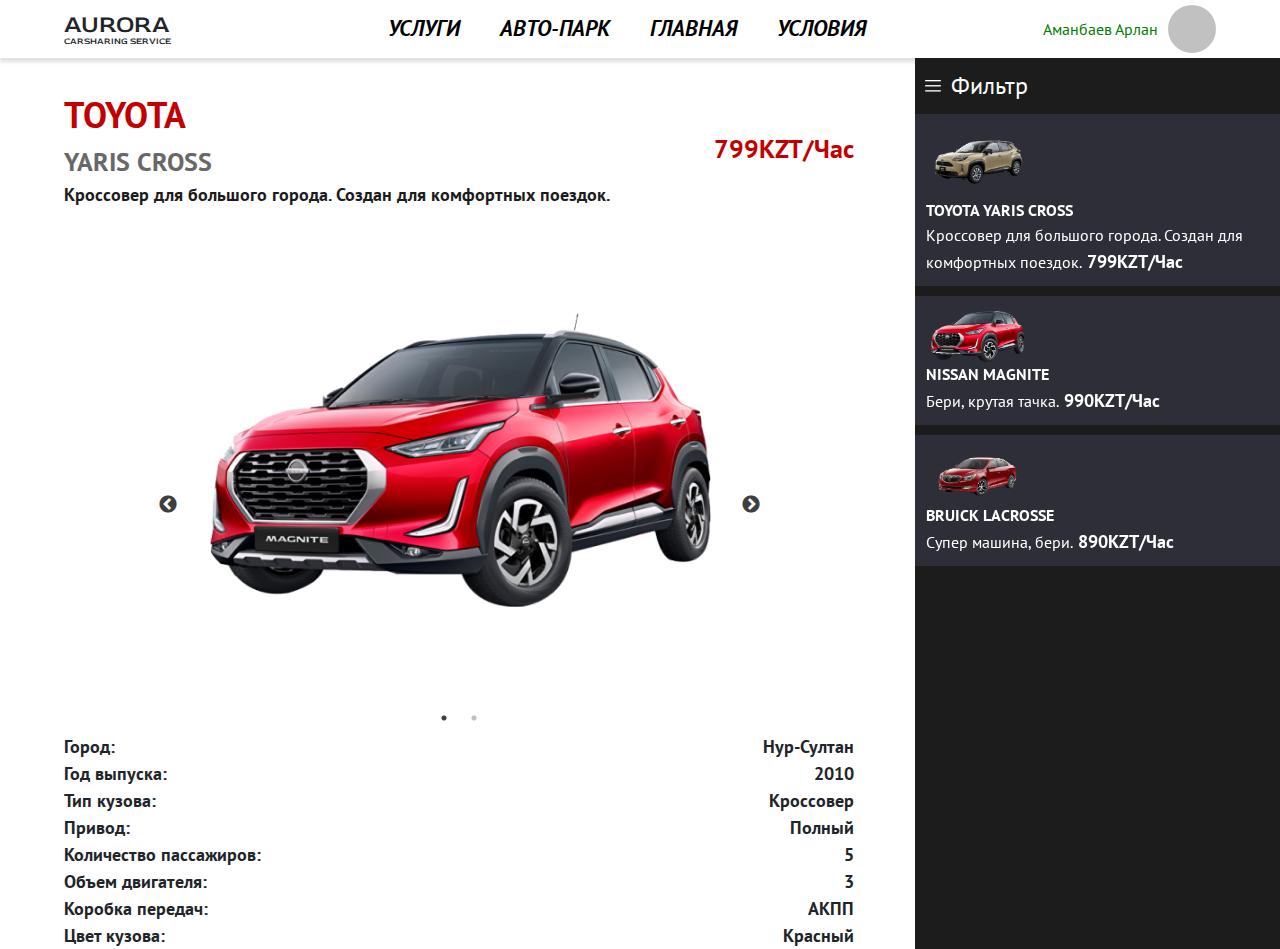
==== autopark.html @ 346b3619 "first commit" ====
<!DOCTYPE html>
<html lang="en">

<head>
    <meta charset="UTF-8">
    <meta name="viewport" content="width=device-width, initial-scale=1.0">
    <meta http-equiv="X-UA-Compatible" content="ie=edge">
    <title>Авто-Парк - AURORA.kz</title>
    <!-- bootstrap  -->
    <link rel="stylesheet" href="https://stackpath.bootstrapcdn.com/bootstrap/4.5.2/css/bootstrap.min.css"
        integrity="sha384-JcKb8q3iqJ61gNV9KGb8thSsNjpSL0n8PARn9HuZOnIxN0hoP+VmmDGMN5t9UJ0Z" crossorigin="anonymous">
    <!-- bootstrap  -->
    <!-- fonts  -->
    <link rel="preconnect" href="https://fonts.gstatic.com">
    <link href="https://fonts.googleapis.com/css2?family=Red+Rose:wght@300;400;500;600;700&display=swap"
        rel="stylesheet">
    <!-- fonts  -->
    <!-- jquery  -->
    <script src="https://code.jquery.com/jquery-3.6.0.min.js"
        integrity="sha256-/xUj+3OJU5yExlq6GSYGSHk7tPXikynS7ogEvDej/m4=" crossorigin="anonymous"></script>
    <!-- jquery  -->
    <!-- styles  -->
    <link rel="stylesheet" href="css/header-footer.css">
    <link rel="stylesheet" href="css/autopark.css">
    <!-- styles -->
    <!-- slider slick  -->
    <script src="./js/slick181/slick/slick.min.js"></script>
    <link rel="stylesheet" type="text/css" href="./js/slick181/slick/slick.css" />
    <link rel="stylesheet" type="text/css" href="./js/slick181/slick/slick-theme.css" />

    <link rel="icon" type="image/png" href="./media/favicon.png" />
</head>

<body>
    <header class="headerBody">
        <div class="head-footContainer">
            <div class="header">

                <div class="headerLogo " onclick="location.href='index.html'">
                    <span class="logoTitle">AURORA</span>
                    <span class="logoTitle logoSpan">CARSHARING SERVICE</span>
                </div>

                <div class="headerMenu">
                    <ul class="menuItems">
                        <a class="menuItem">УСЛУГИ</a>
                        <a class="menuItem" href='autopark.html'>АВТО-ПАРК</a>
                        <a class="menuItem" href="index.html">ГЛАВНАЯ</a>
                        <a class="menuItem">УСЛОВИЯ</a>
                    </ul>
                </div>

                <div class="headerUser">
                    <span class="headerUserName">Аманбаев Арлан</span>
                    <div class="userAvatar"></div>
                </div>

            </div>
        </div>
    </header>

    <div id="contentBody">
        <div class="carInfoBlock" id="carInfoBlock">
            <div class="carInfoHeader">
                <div class="carInfoModelBlock">
                    <span class="carInfoBrand">TOYOTA</span>
                    <span class="carInfoModel">YARIS CROSS</span>
                    <span class="carInfoDesc">Кроссовер для большого города.
                        Создан для комфортных поездок.</span>
                </div>
                <div class="carInfoPriceBlock">
                    <span class="carInfoPrice">799KZT/Час</span>
                </div>
            </div>

            <div class="carSlider">
                <div class="single-item photosBlock">
                    <img src="./media/cars/nissan_magnite.png" alt="" class="carPhotoBigSlider">
                    <img src="./media/cars/nissan_magnite_back.png" alt="" class="carPhotoBigSlider">
                </div>

            </div>

            <div class="carCriteriesBody">
                <span class="carCriteries">
                    Город: <br>
                    Год выпуска: <br>
                    Тип кузова: <br>
                    Привод: <br>
                    Количество пассажиров: <br>
                    Объем двигателя: <br>
                    Коробка передач: <br>
                    Цвет кузова: <br>
                </span>
                <span class="carCriteries carCriteriesValue">
                    Нур-Султан <br>
                    2010 <br>
                    Кроссовер <br>
                    Полный <br>
                    5 <br>
                    3 <br>
                    АКПП <br>
                    Красный <br>
                </span>
            </div>
        </div>
        <div class="carSelectBlock">
            <div class="carSelectHeader">
                <div class="carSelectFilter">
                    <span class="carSelectFiletrSpan" onclick="openFilterBlock()"><img src="./media/icons/menu.png"
                            alt="" class="carSelectFilterIcon">Фильтр</span>
                </div>

                <div id="carFilterBlock">
                    <select name="carCity" id="carCity" class="carFilterSelect">
                        <option value="Нур-Султан">Нур-Султан</option>
                        <option value="Алматы">Алматы</option>
                    </select> <span class="carFilterSpan">Выберите город</span><br>
                    <select name="carBody" id="carBody" class="carFilterSelect">
                        <option value="Кроссовер">Кроссовер</option>
                        <option value="Седан">Седан</option>
                    </select> <span class="carFilterSpan">Кузов</span><br>
                    <select name="carPrice" id="carPrice" class="carFilterSelect">
                        <option value="1990">1990KZT/Час</option>
                        <option value="990">990KZT/Час</option>
                    </select> <span class="carFilterSpan">Ограничение цены до (Цена/Час)</span><br>
                    <select name="passengersCount" id="passengersCount" class="carFilterSelect">
                        <option value="2">2</option>
                        <option value="4">4</option>
                        <option value="5">5</option>
                    </select> <span class="carFilterSpan">Количество пассажиров</span><br>
                    <select name="carTransmission" id="carTransmission" class="carFilterSelect">
                        <option value="АКПП">АКПП</option>
                        <option value="МКПП">МКПП</option>
                        <option value="РКПП">РКПП</option>
                        <option value="Вариатор">Вариатор</option>
                    </select> <span class="carFilterSpan">Коробка передач</span><br>
                    <select name="carDriveUnit" id="carDriveUnit" class="carFilterSelect">
                        <option value="Задний">Задний</option>
                        <option value="Передний">Передний</option>
                        <option value="Полный">Полный</option>
                    </select> <span class="carFilterSpan">Привод</span><br>
                    <input name="carYear" id="carYear" class="carFilterSelect" type="number"><span
                        class="carFilterSpan">Год выпуска</span><br>
                    <select name="carVolume" id="carVolume" class="carFilterSelect">
                        <option value="1.6">1.6</option>
                        <option value="3.5">3.5</option>
                    </select> <span class="carFilterSpan">Объем двигателя</span><br>
                    <select name="carColor" id="carColor" class="carFilterSelect">
                        <option value="Белый">Белый</option>
                        <option value="Черный">Черный</option>
                    </select> <span class="carFilterSpan">Цвет кузова</span><br>
                </div>
            </div>

            <div class="carsSlider responsive" style="color: white" id="carsSliderBlock">
                <!-- <div class="carCard">
                    <div class="carCardPhotoBody">
                        <img src="./media/cars/toyota_yaris_cross.png" alt="" class="carCardPhoto">
                    </div>
                    <div class="carCardInfoBody">
                        <div class="carCardInfoTitleBlock">
                            <span class="carCardTitle">TOYOTA YARIS CROSS</span>
                        </div>
                        <div class="carCardInfoFooter">
                            <span class="carCardDesc">Супер тачка, бери.</span>
                            <span class="carCardPrice">899KZT/Час</span>
                        </div>
                    </div>
                </div> -->
            </div>

        </div>
    </div>



    <script src="./js/autopark.js"></script>
    <script>
        $('.single-item').slick({
            dots: true,
            infinite: false,
            speed: 300,
            slidesToShow: 1,
            arrows: true,
            infinite: true,
            autoplay: true,
            autoplaySpeed: 2000,
        });

        $('.responsive').slick({
            slidesToShow: 3,
            slidesToScroll: 1,
            autoplay: true,
            autoplaySpeed: 2000,
            vertical: true,
        });
    </script>
    </script>
</body>

</html>
---- css/header-footer.css ----
/* fonts  */

@font-face {
    font-family: 'PT Sans Bold'; 
    src: url(../fonts/PT_Sans/PTSans-Bold.ttf); 
}
@font-face {
    font-family: 'PT Sans Bold Italic'; 
    src: url(../fonts/PT_Sans/PTSans-BoldItalic.ttf); 
}
@font-face {
    font-family: 'PT Sans Italic'; 
    src: url(../fonts/PT_Sans/PTSans-Italic.ttf); 
}
@font-face {
    font-family: 'PT Sans'; 
    src: url(../fonts/PT_Sans/PTSans-Regular.ttf); 
}
/* fonts  */
/* header  */
.head-footContainer{
    width: 90%;
    margin: 0 auto;
}
.headerBody{
    box-shadow: 0px 4px 4px rgba(0, 0, 0, 0.13);
    width: 100%;
    height: auto;
    z-index: +2;
}
.header{
    display: flex;
    justify-content: space-between;
    align-items: center;
    padding: 5px 0;
    
}

.logoTitle{
    font-size: 24px;
    font-family: 'Red Rose', cursive;
    font-weight: 500;
    margin: 0;
}
.logoSpan{
    font-size: 9px;
}
.headerLogo{
    display: flex;
    flex-direction: column;
    line-height: 1;
    cursor: pointer;
}
.menuItems{
    display: flex;
    margin: 0;
}
.headerMenu{
    display: flex;
    align-items: center;
}
.menuItem{
    font-size: 22px;
    padding: 5px 20px; 
    list-style: none;
    color: black;
    font-family: 'PT Sans Bold Italic';
    border-bottom: rgba(0, 0, 0, 0) 1px solid;
}
.menuItem:hover{
    color: #c30000;
    border-bottom: #c1c1c1;
    transition: 0.4s;
    text-decoration: none;
    border-bottom: #c30000 1px solid;
}
.activeMenuItem{
    color: #c30000;
    border-bottom: #c30000 1px solid;
}
.activeMenuItem:hover{
    color: black;
    border-bottom: rgba(0, 0, 0, 0) 1px solid;
}
.userAvatar{
    height: 48px;
    width: 48px;
    background-color: #c1c1c1;
    border-radius: 50%;
}
.headerUserName{
    font-family: 'PT Sans';
    color: green;
    padding-right: 10px;
    box-sizing: border-box
}
.headerUser{
    display: flex;
    align-items: center;
}
/* header */



/* footer */
.footer{
    background-color: #1c1c1c;
    width: 100%;
}
.footerLogo{
    position: relative;
    display: flex;
    flex-direction: column;
    line-height: 1;
}
.footerLogoTitle{
    color: white;
    font-size: 48px;
    font-family: 'Red Rose', cursive;
    font-weight: 500;
    margin: 0;
}
.footerLogoSpan{
    color: white;
    font-size: 18px;
    font-family: 'Red Rose', cursive;
    font-weight: 500;
    margin: 0;
}
.sloganSpan{
    position: absolute;
    left: 70px;
    top: 70px;
    color: white;
    font-size: 18px;
    font-family: 'PT Sans Bold Italic';
    font-weight: 500;
    margin: 0;
}
.socialNetworks{
    margin-top: 30px;
}
.soc{
    height: 32px;
    cursor: pointer;
}
/* footer */
---- css/autopark.css ----
/* fonts  */

@font-face {
    font-family: 'PT Sans Bold'; 
    src: url(../fonts/PT_Sans/PTSans-Bold.ttf); 
}
@font-face {
    font-family: 'PT Sans Bold Italic'; 
    src: url(../fonts/PT_Sans/PTSans-BoldItalic.ttf); 
}
@font-face {
    font-family: 'PT Sans Italic'; 
    src: url(../fonts/PT_Sans/PTSans-Italic.ttf); 
}
@font-face {
    font-family: 'PT Sans'; 
    src: url(../fonts/PT_Sans/PTSans-Regular.ttf); 
}
/* fonts  */

#contentBody{
    height: auto;
    width: 100%;
    display: flex;
    justify-content: space-between;
    padding-left: 5%;
}

.carInfoBlock{
    width: 70%;
    height: 100%;
    padding-right: 5%;
}
.carInfoHeader{
    display: flex;
    align-items: center;
    margin-top: 30px;
    justify-content: space-between;
}
.carInfoModelBlock{
    width: 80%;
    display: flex;
    flex-direction: column;
}
.carInfoBrand{
    font-family: 'PT Sans Bold';
    color: #c30000;
    font-size: 36px;
}
.carInfoModel{
    font-family: 'PT Sans Bold';
    color: #686868;
    font-size: 26px;
}
.carInfoDesc{
    font-family: 'PT Sans Bold';
    color: #1c1c1c;
    font-size: 18px;
}
.carInfoPrice{
    font-family: 'PT Sans Bold';
    color: #c30000;
    font-size: 26px;
}
.carInfoPriceBlock{
    text-align: right
}
.carSlider{
    width: 100%;
    display: flex;
    justify-content: center;
}
.photosBlock{
    width: 70%;
    margin-top: 100px;
}
.carPhotoBigSlider{
    width: 100%;
}
.slick-prev:before, .slick-next:before {
    color: black !important;
}

.carCriteriesBody{
    display: flex;
    justify-content: space-between;
}
.carCriteries{
    font-family: 'PT Sans Bold';
    font-size: 18px;
}
.carCriteriesValue{
    text-align: right;
}

/* right  */

.carSelectBlock{
    width: 30%;
    height: auto;
    background-color: #1C1C1C;
}
.carSelectFilter{
    margin: 10px;
}
.carSelectFilterIcon{
    height: 16px;
    margin-right: 10px;
}
.carSelectFiletrSpan{
    font-family: 'PT Sans';
    color: white;
    font-size: 24px;
    cursor: pointer;
}

#carFilterBlock{
    width: 100%;
    height: auto;
    border-radius: 0 0 20px 20px;
    background: #c30000;
    padding: 20px;
    margin-bottom: 10px;
}
.carFilterSelect{
    width: 40%;
    background: transparent;
    border: 1px solid white;
    border-radius: 5px;
    color: white;
    margin: 0 10px 10px 0;
    padding: 5px 10px;
}
.carFilterSelect option{
    color: black;
}
.carFilterSelect:focus{
    outline: none;
}
.carFilterSpan{
    color: white;
    font-family: 'PT Sans';
    font-size: 16px;
}
.carsSlider{
    width: 100%;
    height: auto;
}
.carCard{
    margin-bottom: 10px;
    width: 100%;
    height: auto;
    background: #2D2E37;
    transition: 0.3s;
    padding: 10px;
}
.carCardTitle{
    font-family: 'PT Sans Bold';
    color: #fff;
    transition: 0.3s;
}
.carCard:hover .carCardTitle{
    color: #c30000;
}
.carCard:hover{
    background-color: #ffff;
}
.carCardPhotoBody{
    width: 30%;
}
.carCardInfoBody{
    display: inline;
}
.carCardPhoto{
    width: 100%
}
.carCardDesc{
    font-family: 'PT Sans';
    transition: 0.3s;
}
.carCard:hover .carCardDesc{
    color: #c30000;
}
.carCardPrice{
    font-size: 18px;
    font-family: 'PT Sans Bold';
    transition: 0.3s;
}
.carCard:hover .carCardPrice{
    color: #c30000;
}
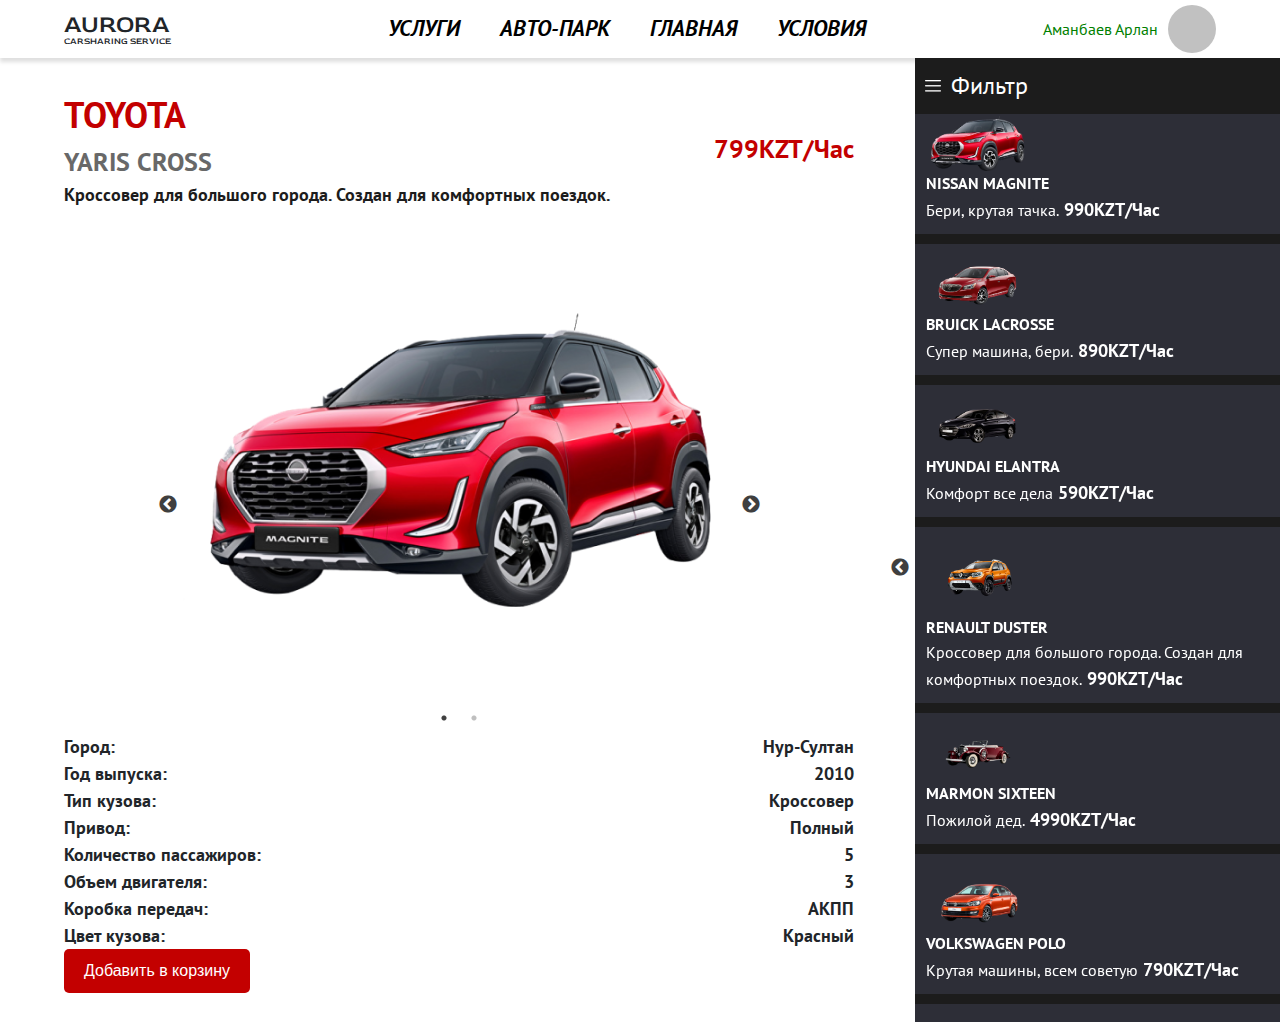
==== commit 9ee0a355: "second commit" ====
--- a/autopark.html
+++ b/autopark.html
@@ -103,6 +103,8 @@
                     Красный <br>
                 </span>
             </div>
+
+            <button class="addToCartButton">Добавить в корзину</button>
         </div>
         <div class="carSelectBlock">
             <div class="carSelectHeader">
@@ -189,7 +191,7 @@
         });
 
         $('.responsive').slick({
-            slidesToShow: 3,
+            slidesToShow: 5,
             slidesToScroll: 1,
             autoplay: true,
             autoplaySpeed: 2000,
--- a/css/autopark.css
+++ b/css/autopark.css
@@ -188,4 +188,11 @@
 }
 .carCard:hover .carCardPrice{
     color: #c30000;
+}
+.addToCartButton{
+    border: none;
+    background: #c30000;
+    color: white;
+    padding: 10px 20px;
+    border-radius: 5px;
 }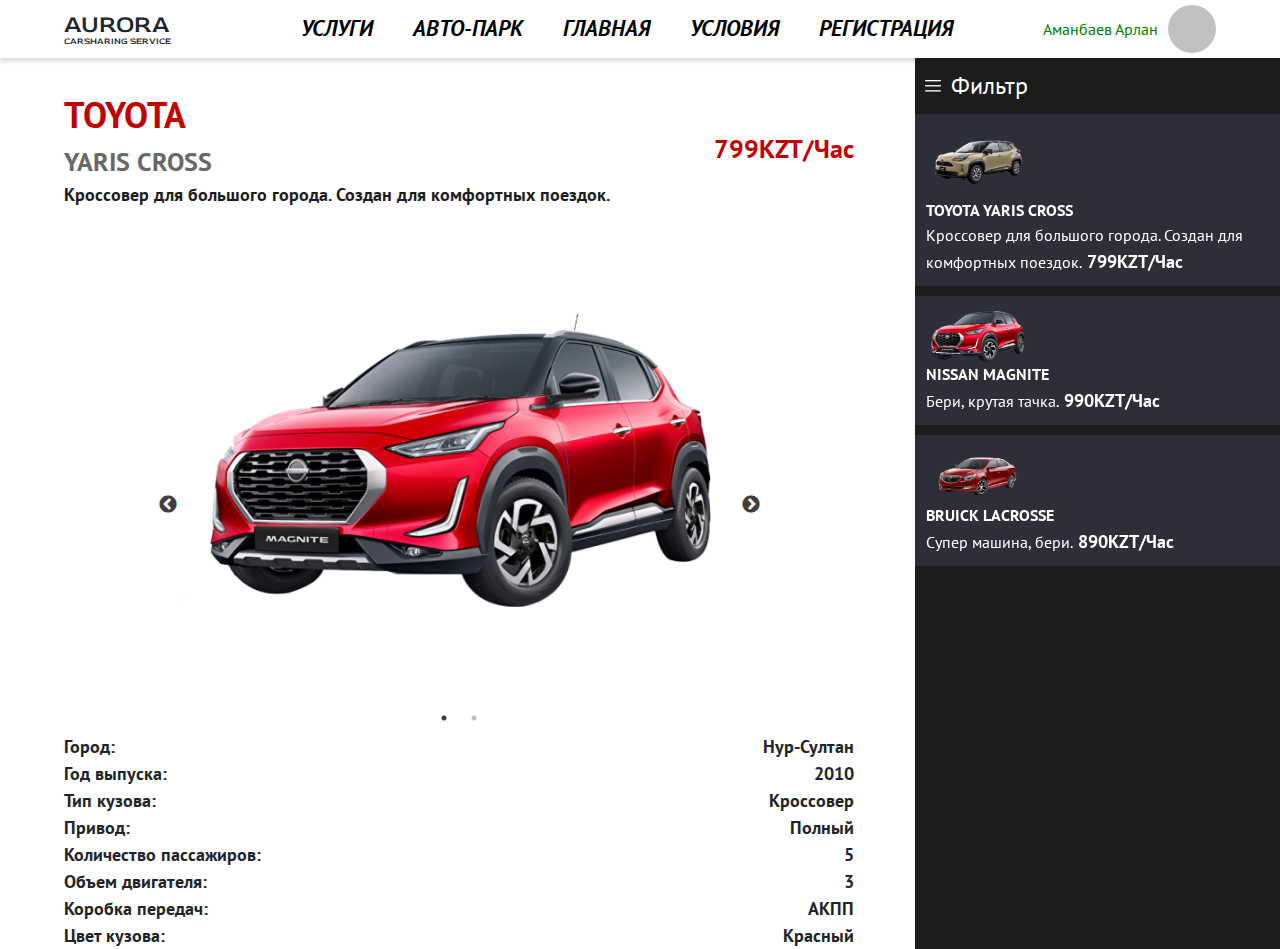
==== commit edc9ba61: "Add files via upload" ====
--- a/autopark.html
+++ b/autopark.html
@@ -47,6 +47,7 @@
                         <a class="menuItem" href='autopark.html'>АВТО-ПАРК</a>
                         <a class="menuItem" href="index.html">ГЛАВНАЯ</a>
                         <a class="menuItem">УСЛОВИЯ</a>
+                        <a href  = "carSharingform.html" class="menuItem">РЕГИСТРАЦИЯ</a>
                     </ul>
                 </div>
 
@@ -103,8 +104,6 @@
                     Красный <br>
                 </span>
             </div>
-
-            <button class="addToCartButton">Добавить в корзину</button>
         </div>
         <div class="carSelectBlock">
             <div class="carSelectHeader">
@@ -191,7 +190,7 @@
         });
 
         $('.responsive').slick({
-            slidesToShow: 5,
+            slidesToShow: 3,
             slidesToScroll: 1,
             autoplay: true,
             autoplaySpeed: 2000,
--- a/css/header-footer.css
+++ b/css/header-footer.css
@@ -20,6 +20,7 @@
 /* header  */
 .head-footContainer{
     width: 90%;
+    background-color: rgb(255, 255, 255);
     margin: 0 auto;
 }
 .headerBody{
@@ -29,6 +30,7 @@
     z-index: +2;
 }
 .header{
+    
     display: flex;
     justify-content: space-between;
     align-items: center;
--- a/css/autopark.css
+++ b/css/autopark.css
@@ -188,11 +188,4 @@
 }
 .carCard:hover .carCardPrice{
     color: #c30000;
-}
-.addToCartButton{
-    border: none;
-    background: #c30000;
-    color: white;
-    padding: 10px 20px;
-    border-radius: 5px;
 }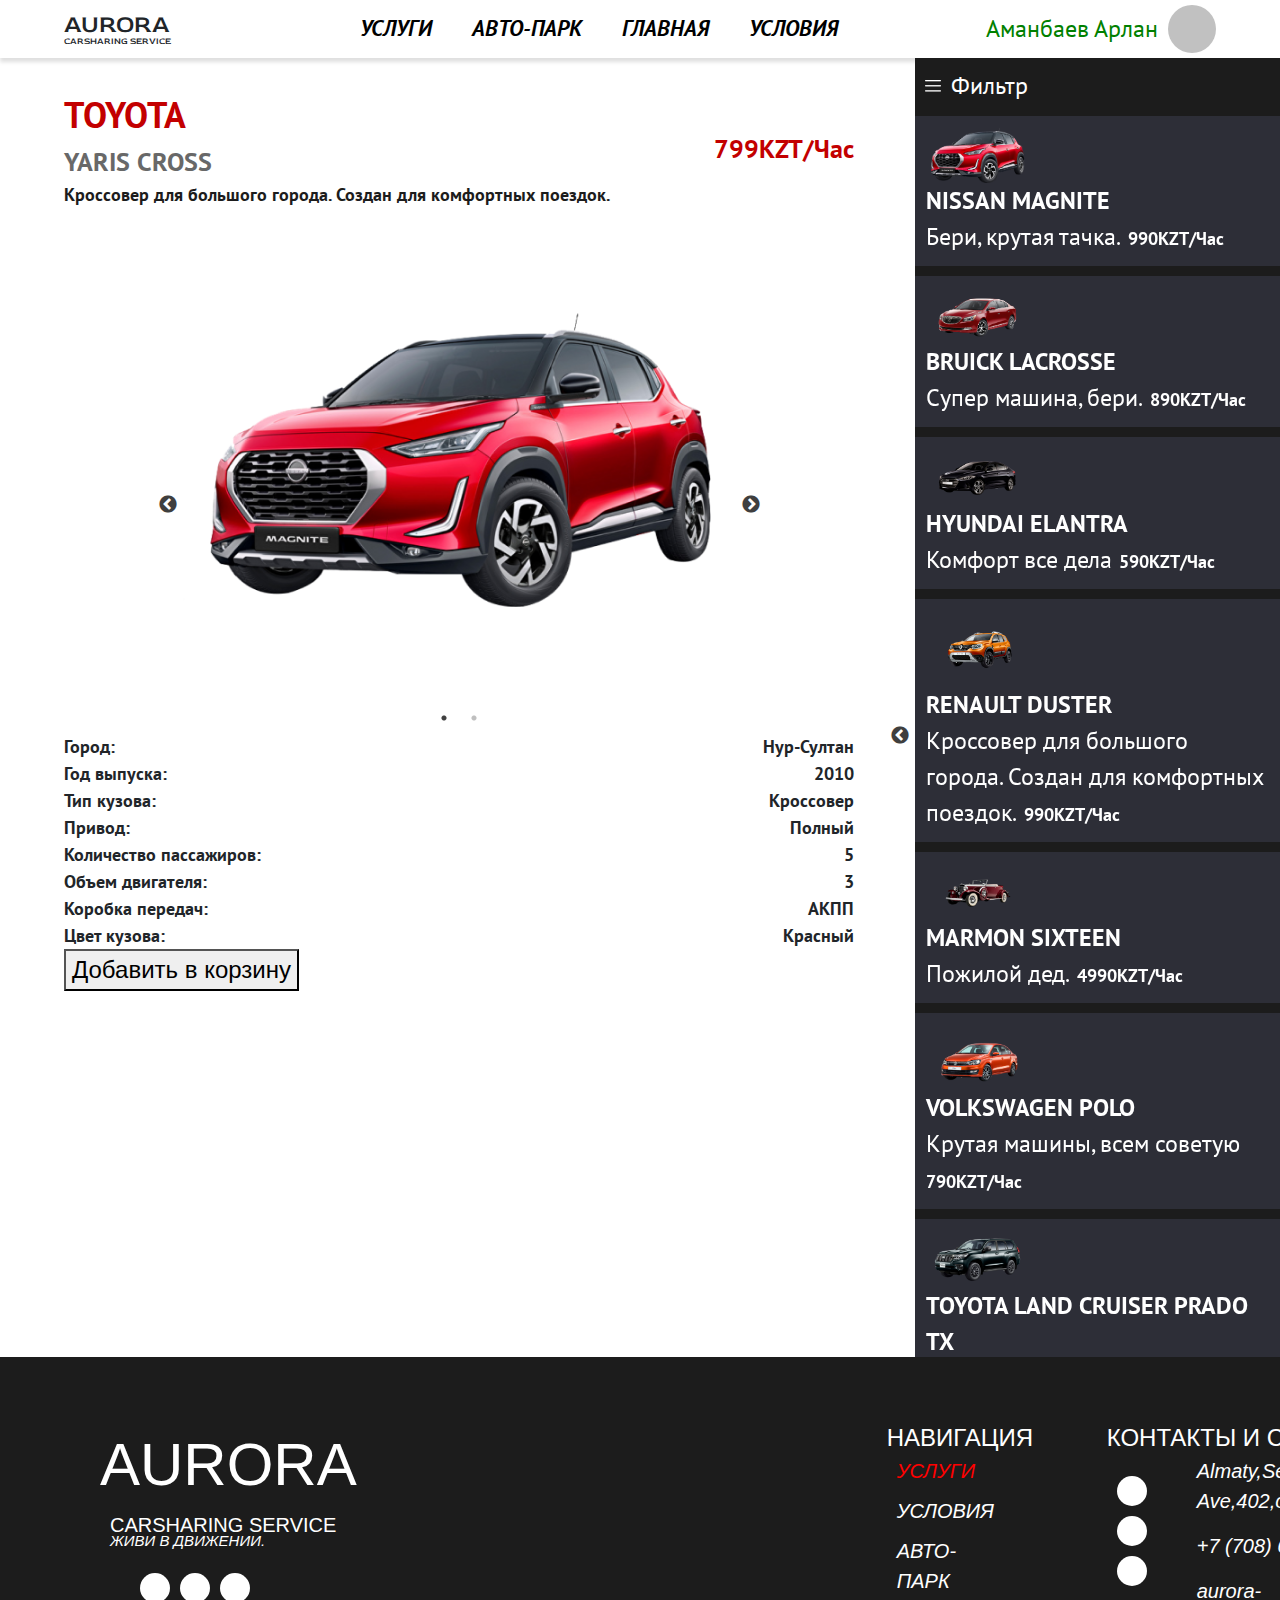
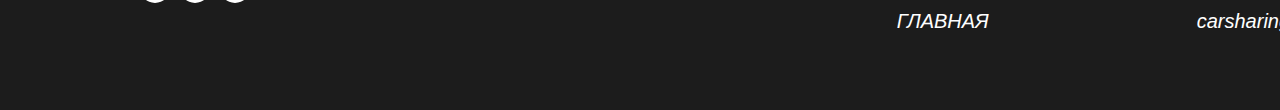
==== commit 56408627: "Add files via upload" ====
--- a/autopark.html
+++ b/autopark.html
@@ -1,203 +1,266 @@
-<!DOCTYPE html>
-<html lang="en">
-
-<head>
-    <meta charset="UTF-8">
-    <meta name="viewport" content="width=device-width, initial-scale=1.0">
-    <meta http-equiv="X-UA-Compatible" content="ie=edge">
-    <title>Авто-Парк - AURORA.kz</title>
-    <!-- bootstrap  -->
-    <link rel="stylesheet" href="https://stackpath.bootstrapcdn.com/bootstrap/4.5.2/css/bootstrap.min.css"
-        integrity="sha384-JcKb8q3iqJ61gNV9KGb8thSsNjpSL0n8PARn9HuZOnIxN0hoP+VmmDGMN5t9UJ0Z" crossorigin="anonymous">
-    <!-- bootstrap  -->
-    <!-- fonts  -->
-    <link rel="preconnect" href="https://fonts.gstatic.com">
-    <link href="https://fonts.googleapis.com/css2?family=Red+Rose:wght@300;400;500;600;700&display=swap"
-        rel="stylesheet">
-    <!-- fonts  -->
-    <!-- jquery  -->
-    <script src="https://code.jquery.com/jquery-3.6.0.min.js"
-        integrity="sha256-/xUj+3OJU5yExlq6GSYGSHk7tPXikynS7ogEvDej/m4=" crossorigin="anonymous"></script>
-    <!-- jquery  -->
-    <!-- styles  -->
-    <link rel="stylesheet" href="css/header-footer.css">
-    <link rel="stylesheet" href="css/autopark.css">
-    <!-- styles -->
-    <!-- slider slick  -->
-    <script src="./js/slick181/slick/slick.min.js"></script>
-    <link rel="stylesheet" type="text/css" href="./js/slick181/slick/slick.css" />
-    <link rel="stylesheet" type="text/css" href="./js/slick181/slick/slick-theme.css" />
-
-    <link rel="icon" type="image/png" href="./media/favicon.png" />
-</head>
-
-<body>
-    <header class="headerBody">
-        <div class="head-footContainer">
-            <div class="header">
-
-                <div class="headerLogo " onclick="location.href='index.html'">
-                    <span class="logoTitle">AURORA</span>
-                    <span class="logoTitle logoSpan">CARSHARING SERVICE</span>
-                </div>
-
-                <div class="headerMenu">
-                    <ul class="menuItems">
-                        <a class="menuItem">УСЛУГИ</a>
-                        <a class="menuItem" href='autopark.html'>АВТО-ПАРК</a>
-                        <a class="menuItem" href="index.html">ГЛАВНАЯ</a>
-                        <a class="menuItem">УСЛОВИЯ</a>
-                        <a href  = "carSharingform.html" class="menuItem">РЕГИСТРАЦИЯ</a>
-                    </ul>
-                </div>
-
-                <div class="headerUser">
-                    <span class="headerUserName">Аманбаев Арлан</span>
-                    <div class="userAvatar"></div>
-                </div>
-
-            </div>
-        </div>
-    </header>
-
-    <div id="contentBody">
-        <div class="carInfoBlock" id="carInfoBlock">
-            <div class="carInfoHeader">
-                <div class="carInfoModelBlock">
-                    <span class="carInfoBrand">TOYOTA</span>
-                    <span class="carInfoModel">YARIS CROSS</span>
-                    <span class="carInfoDesc">Кроссовер для большого города.
-                        Создан для комфортных поездок.</span>
-                </div>
-                <div class="carInfoPriceBlock">
-                    <span class="carInfoPrice">799KZT/Час</span>
-                </div>
-            </div>
-
-            <div class="carSlider">
-                <div class="single-item photosBlock">
-                    <img src="./media/cars/nissan_magnite.png" alt="" class="carPhotoBigSlider">
-                    <img src="./media/cars/nissan_magnite_back.png" alt="" class="carPhotoBigSlider">
-                </div>
-
-            </div>
-
-            <div class="carCriteriesBody">
-                <span class="carCriteries">
-                    Город: <br>
-                    Год выпуска: <br>
-                    Тип кузова: <br>
-                    Привод: <br>
-                    Количество пассажиров: <br>
-                    Объем двигателя: <br>
-                    Коробка передач: <br>
-                    Цвет кузова: <br>
-                </span>
-                <span class="carCriteries carCriteriesValue">
-                    Нур-Султан <br>
-                    2010 <br>
-                    Кроссовер <br>
-                    Полный <br>
-                    5 <br>
-                    3 <br>
-                    АКПП <br>
-                    Красный <br>
-                </span>
-            </div>
-        </div>
-        <div class="carSelectBlock">
-            <div class="carSelectHeader">
-                <div class="carSelectFilter">
-                    <span class="carSelectFiletrSpan" onclick="openFilterBlock()"><img src="./media/icons/menu.png"
-                            alt="" class="carSelectFilterIcon">Фильтр</span>
-                </div>
-
-                <div id="carFilterBlock">
-                    <select name="carCity" id="carCity" class="carFilterSelect">
-                        <option value="Нур-Султан">Нур-Султан</option>
-                        <option value="Алматы">Алматы</option>
-                    </select> <span class="carFilterSpan">Выберите город</span><br>
-                    <select name="carBody" id="carBody" class="carFilterSelect">
-                        <option value="Кроссовер">Кроссовер</option>
-                        <option value="Седан">Седан</option>
-                    </select> <span class="carFilterSpan">Кузов</span><br>
-                    <select name="carPrice" id="carPrice" class="carFilterSelect">
-                        <option value="1990">1990KZT/Час</option>
-                        <option value="990">990KZT/Час</option>
-                    </select> <span class="carFilterSpan">Ограничение цены до (Цена/Час)</span><br>
-                    <select name="passengersCount" id="passengersCount" class="carFilterSelect">
-                        <option value="2">2</option>
-                        <option value="4">4</option>
-                        <option value="5">5</option>
-                    </select> <span class="carFilterSpan">Количество пассажиров</span><br>
-                    <select name="carTransmission" id="carTransmission" class="carFilterSelect">
-                        <option value="АКПП">АКПП</option>
-                        <option value="МКПП">МКПП</option>
-                        <option value="РКПП">РКПП</option>
-                        <option value="Вариатор">Вариатор</option>
-                    </select> <span class="carFilterSpan">Коробка передач</span><br>
-                    <select name="carDriveUnit" id="carDriveUnit" class="carFilterSelect">
-                        <option value="Задний">Задний</option>
-                        <option value="Передний">Передний</option>
-                        <option value="Полный">Полный</option>
-                    </select> <span class="carFilterSpan">Привод</span><br>
-                    <input name="carYear" id="carYear" class="carFilterSelect" type="number"><span
-                        class="carFilterSpan">Год выпуска</span><br>
-                    <select name="carVolume" id="carVolume" class="carFilterSelect">
-                        <option value="1.6">1.6</option>
-                        <option value="3.5">3.5</option>
-                    </select> <span class="carFilterSpan">Объем двигателя</span><br>
-                    <select name="carColor" id="carColor" class="carFilterSelect">
-                        <option value="Белый">Белый</option>
-                        <option value="Черный">Черный</option>
-                    </select> <span class="carFilterSpan">Цвет кузова</span><br>
-                </div>
-            </div>
-
-            <div class="carsSlider responsive" style="color: white" id="carsSliderBlock">
-                <!-- <div class="carCard">
-                    <div class="carCardPhotoBody">
-                        <img src="./media/cars/toyota_yaris_cross.png" alt="" class="carCardPhoto">
-                    </div>
-                    <div class="carCardInfoBody">
-                        <div class="carCardInfoTitleBlock">
-                            <span class="carCardTitle">TOYOTA YARIS CROSS</span>
-                        </div>
-                        <div class="carCardInfoFooter">
-                            <span class="carCardDesc">Супер тачка, бери.</span>
-                            <span class="carCardPrice">899KZT/Час</span>
-                        </div>
-                    </div>
-                </div> -->
-            </div>
-
-        </div>
-    </div>
-
-
-
-    <script src="./js/autopark.js"></script>
-    <script>
-        $('.single-item').slick({
-            dots: true,
-            infinite: false,
-            speed: 300,
-            slidesToShow: 1,
-            arrows: true,
-            infinite: true,
-            autoplay: true,
-            autoplaySpeed: 2000,
-        });
-
-        $('.responsive').slick({
-            slidesToShow: 3,
-            slidesToScroll: 1,
-            autoplay: true,
-            autoplaySpeed: 2000,
-            vertical: true,
-        });
-    </script>
-    </script>
-</body>
-
+<!DOCTYPE html>
+<html lang="en">
+
+<head>
+    <meta charset="UTF-8">
+    <meta name="viewport" content="width=device-width, initial-scale=1.0">
+    <meta http-equiv="X-UA-Compatible" content="ie=edge">
+    <title>Авто-Парк - AURORA.kz</title>
+    <!-- bootstrap  -->
+    <link rel="stylesheet" href="https://stackpath.bootstrapcdn.com/bootstrap/4.5.2/css/bootstrap.min.css"
+        integrity="sha384-JcKb8q3iqJ61gNV9KGb8thSsNjpSL0n8PARn9HuZOnIxN0hoP+VmmDGMN5t9UJ0Z" crossorigin="anonymous">
+    <!-- bootstrap  -->
+    <!-- fonts  -->
+    <link rel="preconnect" href="https://fonts.gstatic.com">
+    <link href="https://fonts.googleapis.com/css2?family=Red+Rose:wght@300;400;500;600;700&display=swap"
+        rel="stylesheet">
+    <!-- fonts  -->
+    <!-- jquery  -->
+    <script src="https://code.jquery.com/jquery-3.6.0.min.js"
+        integrity="sha256-/xUj+3OJU5yExlq6GSYGSHk7tPXikynS7ogEvDej/m4=" crossorigin="anonymous"></script>
+    <!-- jquery  -->
+    <!-- styles  -->
+    <link rel="stylesheet" href="css/header-footer.css">
+    <link rel="stylesheet" href="css/autopark.css">
+    <link rel="stylesheet" href="carSharingfooter.css">
+    <!-- styles -->
+    <!-- slider slick  -->
+    <script src="./js/slick181/slick/slick.min.js"></script>
+    <link rel="stylesheet" type="text/css" href="./js/slick181/slick/slick.css" />
+    <link rel="stylesheet" type="text/css" href="./js/slick181/slick/slick-theme.css" />
+
+    <link rel="icon" type="image/png" href="./media/favicon.png" />
+</head>
+
+<body>
+    <header class="headerBody">
+        <div class="head-footContainer">
+            <div class="header">
+
+                <div class="headerLogo" onclick="location.href='index.html'">
+                    <span class="logoTitle">AURORA</span>
+                    <span class="logoTitle logoSpan">CARSHARING SERVICE</span>
+                </div>
+
+                <div class="headerMenu">
+                    <ul class="menuItems">
+                        <a href="carSharingService.html" class="menuItem">УСЛУГИ</a>
+                        <a class="menuItem" href='autopark.html'>АВТО-ПАРК</a>
+                        <a class="menuItem" href="index.html">ГЛАВНАЯ</a>
+                        <a href="carSharingCondition.html" class="menuItem">УСЛОВИЯ</a>
+                    </ul>
+                </div>
+
+                <div class="headerUser">
+                    <span class="headerUserName">Аманбаев Арлан</span>
+                    <div class="userAvatar"></div>
+                </div>
+
+            </div>
+        </div>
+    </header>
+
+    <div id="contentBody">
+        <div class="carInfoBlock" id="carInfoBlock">
+            <div class="carInfoHeader">
+                <div class="carInfoModelBlock">
+                    <span class="carInfoBrand">TOYOTA</span>
+                    <span class="carInfoModel">YARIS CROSS</span>
+                    <span class="carInfoDesc">Кроссовер для большого города.
+                        Создан для комфортных поездок.</span>
+                </div>
+                <div class="carInfoPriceBlock">
+                    <span class="carInfoPrice">799KZT/Час</span>
+                </div>
+            </div>
+
+            <div class="carSlider">
+                <div class="single-item photosBlock">
+                    <img src="./media/cars/nissan_magnite.png" alt="" class="carPhotoBigSlider">
+                    <img src="./media/cars/nissan_magnite_back.png" alt="" class="carPhotoBigSlider">
+                </div>
+
+            </div>
+
+            <div class="carCriteriesBody">
+                <span class="carCriteries">
+                    Город: <br>
+                    Год выпуска: <br>
+                    Тип кузова: <br>
+                    Привод: <br>
+                    Количество пассажиров: <br>
+                    Объем двигателя: <br>
+                    Коробка передач: <br>
+                    Цвет кузова: <br>
+                </span>
+                <span class="carCriteries carCriteriesValue">
+                    Нур-Султан <br>
+                    2010 <br>
+                    Кроссовер <br>
+                    Полный <br>
+                    5 <br>
+                    3 <br>
+                    АКПП <br>
+                    Красный <br>
+                </span>
+            </div>
+
+            <button class="addToCartButton">Добавить в корзину</button>
+        </div>
+        <div class="carSelectBlock">
+            <div class="carSelectHeader">
+                <div class="carSelectFilter">
+                    <span class="carSelectFiletrSpan" onclick="openFilterBlock()"><img src="./media/icons/menu.png"
+                            alt="" class="carSelectFilterIcon">Фильтр</span>
+                </div>
+
+                <div id="carFilterBlock">
+                    <select name="carCity" id="carCity" class="carFilterSelect">
+                        <option value="Нур-Султан">Нур-Султан</option>
+                        <option value="Алматы">Алматы</option>
+                    </select> <span class="carFilterSpan">Выберите город</span><br>
+                    <select name="carBody" id="carBody" class="carFilterSelect">
+                        <option value="Кроссовер">Кроссовер</option>
+                        <option value="Седан">Седан</option>
+                    </select> <span class="carFilterSpan">Кузов</span><br>
+                    <select name="carPrice" id="carPrice" class="carFilterSelect">
+                        <option value="1990">1990KZT/Час</option>
+                        <option value="990">990KZT/Час</option>
+                    </select> <span class="carFilterSpan">Ограничение цены до (Цена/Час)</span><br>
+                    <select name="passengersCount" id="passengersCount" class="carFilterSelect">
+                        <option value="2">2</option>
+                        <option value="4">4</option>
+                        <option value="5">5</option>
+                    </select> <span class="carFilterSpan">Количество пассажиров</span><br>
+                    <select name="carTransmission" id="carTransmission" class="carFilterSelect">
+                        <option value="АКПП">АКПП</option>
+                        <option value="МКПП">МКПП</option>
+                        <option value="РКПП">РКПП</option>
+                        <option value="Вариатор">Вариатор</option>
+                    </select> <span class="carFilterSpan">Коробка передач</span><br>
+                    <select name="carDriveUnit" id="carDriveUnit" class="carFilterSelect">
+                        <option value="Задний">Задний</option>
+                        <option value="Передний">Передний</option>
+                        <option value="Полный">Полный</option>
+                    </select> <span class="carFilterSpan">Привод</span><br>
+                    <input name="carYear" id="carYear" class="carFilterSelect" type="number"><span
+                        class="carFilterSpan">Год выпуска</span><br>
+                    <select name="carVolume" id="carVolume" class="carFilterSelect">
+                        <option value="1.6">1.6</option>
+                        <option value="3.5">3.5</option>
+                    </select> <span class="carFilterSpan">Объем двигателя</span><br>
+                    <select name="carColor" id="carColor" class="carFilterSelect">
+                        <option value="Белый">Белый</option>
+                        <option value="Черный">Черный</option>
+                    </select> <span class="carFilterSpan">Цвет кузова</span><br>
+                </div>
+            </div>
+
+            <div class="carsSlider responsive" style="color: white" id="carsSliderBlock">
+                <!-- <div class="carCard">
+                    <div class="carCardPhotoBody">
+                        <img src="./media/cars/toyota_yaris_cross.png" alt="" class="carCardPhoto">
+                    </div>
+                    <div class="carCardInfoBody">
+                        <div class="carCardInfoTitleBlock">
+                            <span class="carCardTitle">TOYOTA YARIS CROSS</span>
+                        </div>
+                        <div class="carCardInfoFooter">
+                            <span class="carCardDesc">Супер тачка, бери.</span>
+                            <span class="carCardPrice">899KZT/Час</span>
+                        </div>
+                    </div>
+                </div> -->
+            </div>
+
+        </div>
+    </div>
+    <div class="black">
+        <div class="first">
+            <div class="h1_h3">
+                <p class="big">AURORA</p>
+                <p class="medium">CARSHARING SERVICE</p>
+            </div>
+
+            <p class="small">ЖИВИ В ДВИЖЕНИИ.</p>
+            <div class="logo">
+                <div class="insta_white">
+                    <img class="insta" src="./media/img/instagram (1).png" alt="">
+                </div>
+                <div class="face_white">
+                    <img class="face" src="./media/img/facebook (1).png" alt="">
+                </div>
+                <div class="twit_white">
+                    <img class="twit" src="./media/img/twitter (1).png" alt="">
+                </div>
+
+            </div>
+        </div>
+        <div class="navigate">
+            <p class="navigation">НАВИГАЦИЯ</p>
+            <div class="ssylki">
+                <ul class="otmena_tochek">
+                    <li class="usluga"><a class="red" href="№">УСЛУГИ</a></li>
+                    <li class="uslovia"><a class="white" href="#">УСЛОВИЯ</a></li>
+                    <li class="avto_park"><a class="white" href="#">АВТО-ПАРК</a></li>
+                    <li class="glavnaya"><a class="white" href="#">ГЛАВНАЯ</a></li>
+                </ul>
+            </div>
+        </div>
+        <div class="contacts_connection">
+            <p class="contact">КОНТАКТЫ И СВЯЗЬ</p>
+            <div class="address">
+                <div class="logo_2">
+                    <div class="gis_white">
+                        <img class="gis" src="./media/img/address.png" alt="">
+                    </div>
+                    <div class="tele_white">
+                        <img class="telephone" src="./media/img/call.png" alt="">
+                    </div>
+                    <div class="post_white">
+                        <img class="post" src="./media/img/mail.png" alt="">
+                    </div>
+
+                </div>
+                <ul class="vse_dannye">
+                    <li class="mesto">Almaty,Seifullina Ave,402,office 322</li>
+                    <li class="phone">+7 (708) 615 7439</li>
+                    <li class="e_mail">aurora-carsharing@gmail.com</li>
+                </ul>
+            </div>
+        </div>
+        <iframe
+            src="https://yandex.ru/map-widget/v1/?um=constructor%3Aac625a8419bfc5564fcfa5083b0fc7af624daf5daecb3460c1b9795e56455622&amp;source=constructor"
+            width="350" height="200" frameborder="0"></iframe>
+    </div>
+
+
+    <script>
+        let userCart = [0]
+        let setCart = localStorage.setItem('userCart', JSON.stringify(userCart))
+    </script>
+    <script src="./js/autopark.js"></script>
+    <script>
+        $('.single-item').slick({
+            dots: true,
+            infinite: false,
+            speed: 300,
+            slidesToShow: 1,
+            arrows: true,
+            infinite: true,
+            autoplay: true,
+            autoplaySpeed: 2000,
+        });
+
+        $('.responsive').slick({
+            slidesToShow: 5,
+            slidesToScroll: 1,
+            autoplay: true,
+            autoplaySpeed: 2000,
+            vertical: true,
+        });
+    </script>
+    </script>
+</body>
+
 </html>--- a/carSharingfooter.css
+++ b/carSharingfooter.css
@@ -0,0 +1,213 @@
+body{
+    font-family: Arial, Helvetica, sans-serif;
+    font-size: 1.5em;
+}
+div.black{
+    display: flex;
+    width: 100%;
+    height: auto;
+    background-color:#1C1C1C;
+    padding-top:7vh;
+    padding-bottom:10vh;
+}
+.fisrt{
+    display: block;
+    width: 390px;
+    
+}
+.h1_h3{
+    display: block;
+    
+    height: 60px;
+}
+p.big{
+    display: flex;
+    font-size: 60px;
+    /* padding-top: 50px; */
+    padding-left: 100px;
+    color: white;
+    margin-bottom: 0%;
+}
+p.medium{
+  
+    padding-left: 110px;
+    color: white;
+    width:100%;
+    font-size: 20px;
+}
+p.small{
+    margin-top: 50px;
+    font-size: 15px;
+    
+    width:100%;
+    color: white;
+    margin-left: 110px;
+    font-style: italic;
+}
+.logo{
+    display: flex;
+    /* padding: 10px; */
+    margin-left: 140px;
+    margin-top: 20px;
+}
+.insta{
+    justify-content: center;
+    padding-top: 3px;
+    padding-left: 3px;
+}
+.face{
+    justify-content: center;
+    padding-top: 3px;
+    padding-left: 3px;
+}
+.twit{
+    justify-content: center;
+    padding-top: 3px;
+    padding-left: 3px;
+}
+.insta_white{
+    width: 30px;
+    height: 30px;
+    border-radius: 100%;
+    background-color: #fff;
+    margin-right: 10px;
+}
+.face_white{
+    width: 30px;
+    height: 30px;
+    border-radius: 100%;
+    background-color: #fff;
+    margin-right: 10px;
+}
+.twit_white{
+    width: 30px;
+    height: 30px;
+    border-radius: 100%;
+    background-color: #fff;
+}
+.navigate{
+    display: block;
+    margin-left: 500px;
+    
+    width: 150px;
+    height: 180px;
+    
+}
+.navigation{
+    margin-bottom: 0%;
+    margin-left: 30px;
+    color: white;
+}
+
+ul.otmena_tochek{
+    list-style-type: none;
+    font-size: 20px;
+    font-style: italic;
+}
+li{
+  color: #fff;
+}
+a{
+    text-decoration: none;
+}
+li.usluga{
+   margin-bottom:10px ;
+   color: red;
+}
+li.uslovia{
+    margin-bottom: 10px;
+}
+li.avto_park{
+    margin-bottom: 10px;
+}
+a.red{
+    color: red;
+}
+a.white{
+    color: white;
+}
+.contacts_connection{
+    display: block;
+    margin-left: 100px;
+   
+    width: 250px;
+    height: 180px;
+}
+.contact{
+    color: white;
+    margin-bottom: 0%;
+    /* margin-left: 30px; */
+}
+.address{
+    display: flex;
+   
+}
+ul.vse_dannye{
+    list-style-type: none;
+    font-size: 20px;
+    font-style: italic;
+    width: 260px;
+    height: 100px;
+
+    
+}
+.mesto{
+    margin-bottom: 15px;
+    margin-left: 0%;
+    
+}
+.phone{
+    margin-bottom: 15px;
+    
+}
+
+.logo_2{
+    display: flex;
+    margin-top: 20px;
+    flex-direction: column;
+    padding-left: 10px;
+}
+.gis_white{
+    width: 30px;
+    height: 30px;
+    border-radius: 100%;
+    background-color: #fff;
+    margin-right: 10px;
+    margin-bottom: 10px;
+}
+.gis{
+    justify-content: center;
+    padding-top: 3px;
+    padding-left: 3px;
+    
+}
+.tele_white{
+    width: 30px;
+    height: 30px;
+    border-radius: 100%;
+    background-color: #fff;
+    margin-right: 10px;
+    margin-bottom: 10px;
+}
+.telephone{
+    justify-content: center;
+    padding-top: 3px;
+    padding-left: 3px;
+}
+.post_white{
+    width: 30px;
+    height: 30px;
+    border-radius: 100%;
+    background-color: #fff;
+    margin-right: 10px;
+    
+}
+.post{
+    justify-content: center;
+    padding-top: 3px;
+    padding-left: 3px;
+}
+iframe{
+    
+    margin-left: 60px;
+}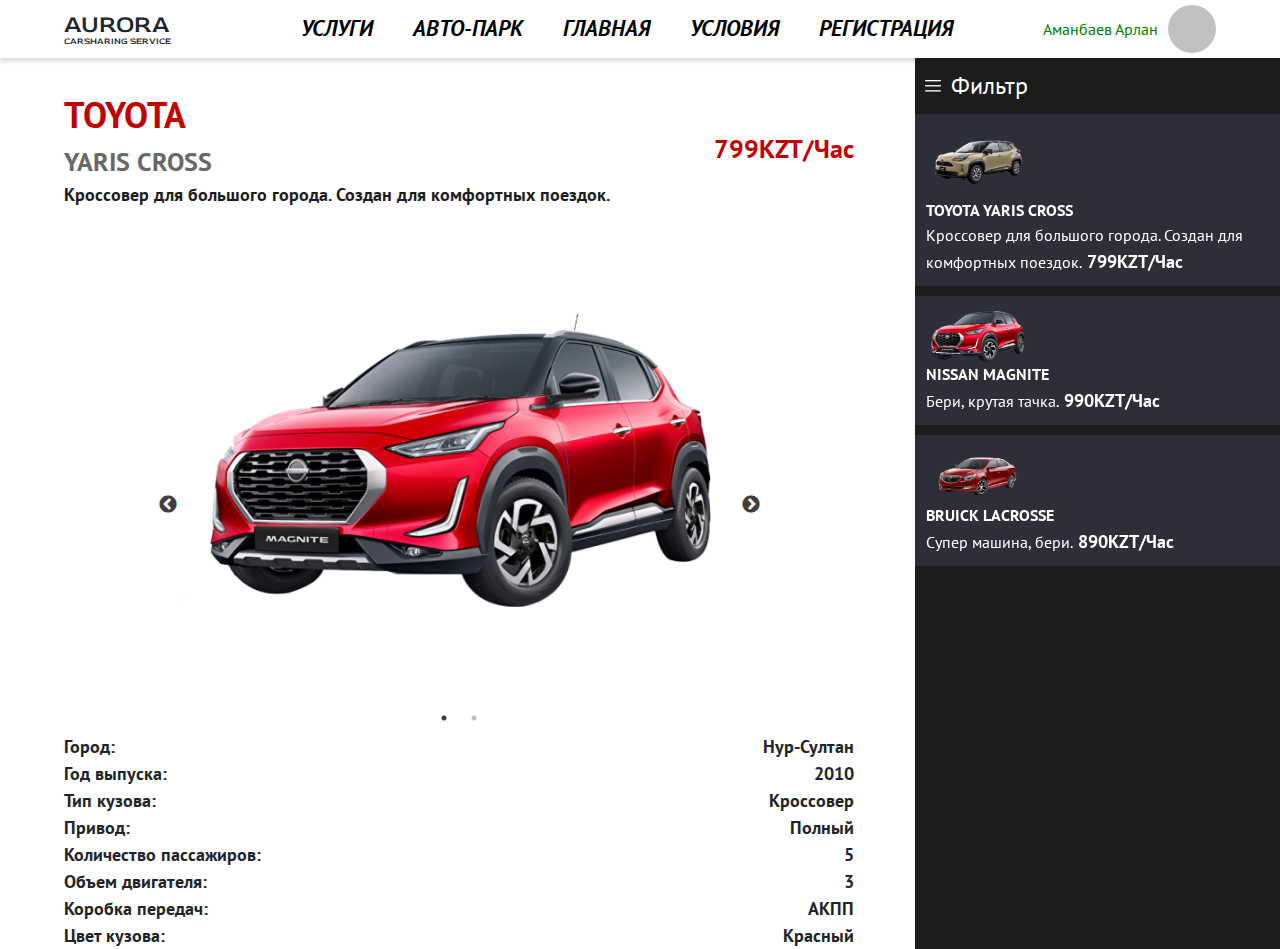
==== commit 42ef1fa0: "Add files via upload" ====
--- a/autopark.html
+++ b/autopark.html
@@ -1,266 +1,203 @@
-<!DOCTYPE html>
-<html lang="en">
-
-<head>
-    <meta charset="UTF-8">
-    <meta name="viewport" content="width=device-width, initial-scale=1.0">
-    <meta http-equiv="X-UA-Compatible" content="ie=edge">
-    <title>Авто-Парк - AURORA.kz</title>
-    <!-- bootstrap  -->
-    <link rel="stylesheet" href="https://stackpath.bootstrapcdn.com/bootstrap/4.5.2/css/bootstrap.min.css"
-        integrity="sha384-JcKb8q3iqJ61gNV9KGb8thSsNjpSL0n8PARn9HuZOnIxN0hoP+VmmDGMN5t9UJ0Z" crossorigin="anonymous">
-    <!-- bootstrap  -->
-    <!-- fonts  -->
-    <link rel="preconnect" href="https://fonts.gstatic.com">
-    <link href="https://fonts.googleapis.com/css2?family=Red+Rose:wght@300;400;500;600;700&display=swap"
-        rel="stylesheet">
-    <!-- fonts  -->
-    <!-- jquery  -->
-    <script src="https://code.jquery.com/jquery-3.6.0.min.js"
-        integrity="sha256-/xUj+3OJU5yExlq6GSYGSHk7tPXikynS7ogEvDej/m4=" crossorigin="anonymous"></script>
-    <!-- jquery  -->
-    <!-- styles  -->
-    <link rel="stylesheet" href="css/header-footer.css">
-    <link rel="stylesheet" href="css/autopark.css">
-    <link rel="stylesheet" href="carSharingfooter.css">
-    <!-- styles -->
-    <!-- slider slick  -->
-    <script src="./js/slick181/slick/slick.min.js"></script>
-    <link rel="stylesheet" type="text/css" href="./js/slick181/slick/slick.css" />
-    <link rel="stylesheet" type="text/css" href="./js/slick181/slick/slick-theme.css" />
-
-    <link rel="icon" type="image/png" href="./media/favicon.png" />
-</head>
-
-<body>
-    <header class="headerBody">
-        <div class="head-footContainer">
-            <div class="header">
-
-                <div class="headerLogo" onclick="location.href='index.html'">
-                    <span class="logoTitle">AURORA</span>
-                    <span class="logoTitle logoSpan">CARSHARING SERVICE</span>
-                </div>
-
-                <div class="headerMenu">
-                    <ul class="menuItems">
-                        <a href="carSharingService.html" class="menuItem">УСЛУГИ</a>
-                        <a class="menuItem" href='autopark.html'>АВТО-ПАРК</a>
-                        <a class="menuItem" href="index.html">ГЛАВНАЯ</a>
-                        <a href="carSharingCondition.html" class="menuItem">УСЛОВИЯ</a>
-                    </ul>
-                </div>
-
-                <div class="headerUser">
-                    <span class="headerUserName">Аманбаев Арлан</span>
-                    <div class="userAvatar"></div>
-                </div>
-
-            </div>
-        </div>
-    </header>
-
-    <div id="contentBody">
-        <div class="carInfoBlock" id="carInfoBlock">
-            <div class="carInfoHeader">
-                <div class="carInfoModelBlock">
-                    <span class="carInfoBrand">TOYOTA</span>
-                    <span class="carInfoModel">YARIS CROSS</span>
-                    <span class="carInfoDesc">Кроссовер для большого города.
-                        Создан для комфортных поездок.</span>
-                </div>
-                <div class="carInfoPriceBlock">
-                    <span class="carInfoPrice">799KZT/Час</span>
-                </div>
-            </div>
-
-            <div class="carSlider">
-                <div class="single-item photosBlock">
-                    <img src="./media/cars/nissan_magnite.png" alt="" class="carPhotoBigSlider">
-                    <img src="./media/cars/nissan_magnite_back.png" alt="" class="carPhotoBigSlider">
-                </div>
-
-            </div>
-
-            <div class="carCriteriesBody">
-                <span class="carCriteries">
-                    Город: <br>
-                    Год выпуска: <br>
-                    Тип кузова: <br>
-                    Привод: <br>
-                    Количество пассажиров: <br>
-                    Объем двигателя: <br>
-                    Коробка передач: <br>
-                    Цвет кузова: <br>
-                </span>
-                <span class="carCriteries carCriteriesValue">
-                    Нур-Султан <br>
-                    2010 <br>
-                    Кроссовер <br>
-                    Полный <br>
-                    5 <br>
-                    3 <br>
-                    АКПП <br>
-                    Красный <br>
-                </span>
-            </div>
-
-            <button class="addToCartButton">Добавить в корзину</button>
-        </div>
-        <div class="carSelectBlock">
-            <div class="carSelectHeader">
-                <div class="carSelectFilter">
-                    <span class="carSelectFiletrSpan" onclick="openFilterBlock()"><img src="./media/icons/menu.png"
-                            alt="" class="carSelectFilterIcon">Фильтр</span>
-                </div>
-
-                <div id="carFilterBlock">
-                    <select name="carCity" id="carCity" class="carFilterSelect">
-                        <option value="Нур-Султан">Нур-Султан</option>
-                        <option value="Алматы">Алматы</option>
-                    </select> <span class="carFilterSpan">Выберите город</span><br>
-                    <select name="carBody" id="carBody" class="carFilterSelect">
-                        <option value="Кроссовер">Кроссовер</option>
-                        <option value="Седан">Седан</option>
-                    </select> <span class="carFilterSpan">Кузов</span><br>
-                    <select name="carPrice" id="carPrice" class="carFilterSelect">
-                        <option value="1990">1990KZT/Час</option>
-                        <option value="990">990KZT/Час</option>
-                    </select> <span class="carFilterSpan">Ограничение цены до (Цена/Час)</span><br>
-                    <select name="passengersCount" id="passengersCount" class="carFilterSelect">
-                        <option value="2">2</option>
-                        <option value="4">4</option>
-                        <option value="5">5</option>
-                    </select> <span class="carFilterSpan">Количество пассажиров</span><br>
-                    <select name="carTransmission" id="carTransmission" class="carFilterSelect">
-                        <option value="АКПП">АКПП</option>
-                        <option value="МКПП">МКПП</option>
-                        <option value="РКПП">РКПП</option>
-                        <option value="Вариатор">Вариатор</option>
-                    </select> <span class="carFilterSpan">Коробка передач</span><br>
-                    <select name="carDriveUnit" id="carDriveUnit" class="carFilterSelect">
-                        <option value="Задний">Задний</option>
-                        <option value="Передний">Передний</option>
-                        <option value="Полный">Полный</option>
-                    </select> <span class="carFilterSpan">Привод</span><br>
-                    <input name="carYear" id="carYear" class="carFilterSelect" type="number"><span
-                        class="carFilterSpan">Год выпуска</span><br>
-                    <select name="carVolume" id="carVolume" class="carFilterSelect">
-                        <option value="1.6">1.6</option>
-                        <option value="3.5">3.5</option>
-                    </select> <span class="carFilterSpan">Объем двигателя</span><br>
-                    <select name="carColor" id="carColor" class="carFilterSelect">
-                        <option value="Белый">Белый</option>
-                        <option value="Черный">Черный</option>
-                    </select> <span class="carFilterSpan">Цвет кузова</span><br>
-                </div>
-            </div>
-
-            <div class="carsSlider responsive" style="color: white" id="carsSliderBlock">
-                <!-- <div class="carCard">
-                    <div class="carCardPhotoBody">
-                        <img src="./media/cars/toyota_yaris_cross.png" alt="" class="carCardPhoto">
-                    </div>
-                    <div class="carCardInfoBody">
-                        <div class="carCardInfoTitleBlock">
-                            <span class="carCardTitle">TOYOTA YARIS CROSS</span>
-                        </div>
-                        <div class="carCardInfoFooter">
-                            <span class="carCardDesc">Супер тачка, бери.</span>
-                            <span class="carCardPrice">899KZT/Час</span>
-                        </div>
-                    </div>
-                </div> -->
-            </div>
-
-        </div>
-    </div>
-    <div class="black">
-        <div class="first">
-            <div class="h1_h3">
-                <p class="big">AURORA</p>
-                <p class="medium">CARSHARING SERVICE</p>
-            </div>
-
-            <p class="small">ЖИВИ В ДВИЖЕНИИ.</p>
-            <div class="logo">
-                <div class="insta_white">
-                    <img class="insta" src="./media/img/instagram (1).png" alt="">
-                </div>
-                <div class="face_white">
-                    <img class="face" src="./media/img/facebook (1).png" alt="">
-                </div>
-                <div class="twit_white">
-                    <img class="twit" src="./media/img/twitter (1).png" alt="">
-                </div>
-
-            </div>
-        </div>
-        <div class="navigate">
-            <p class="navigation">НАВИГАЦИЯ</p>
-            <div class="ssylki">
-                <ul class="otmena_tochek">
-                    <li class="usluga"><a class="red" href="№">УСЛУГИ</a></li>
-                    <li class="uslovia"><a class="white" href="#">УСЛОВИЯ</a></li>
-                    <li class="avto_park"><a class="white" href="#">АВТО-ПАРК</a></li>
-                    <li class="glavnaya"><a class="white" href="#">ГЛАВНАЯ</a></li>
-                </ul>
-            </div>
-        </div>
-        <div class="contacts_connection">
-            <p class="contact">КОНТАКТЫ И СВЯЗЬ</p>
-            <div class="address">
-                <div class="logo_2">
-                    <div class="gis_white">
-                        <img class="gis" src="./media/img/address.png" alt="">
-                    </div>
-                    <div class="tele_white">
-                        <img class="telephone" src="./media/img/call.png" alt="">
-                    </div>
-                    <div class="post_white">
-                        <img class="post" src="./media/img/mail.png" alt="">
-                    </div>
-
-                </div>
-                <ul class="vse_dannye">
-                    <li class="mesto">Almaty,Seifullina Ave,402,office 322</li>
-                    <li class="phone">+7 (708) 615 7439</li>
-                    <li class="e_mail">aurora-carsharing@gmail.com</li>
-                </ul>
-            </div>
-        </div>
-        <iframe
-            src="https://yandex.ru/map-widget/v1/?um=constructor%3Aac625a8419bfc5564fcfa5083b0fc7af624daf5daecb3460c1b9795e56455622&amp;source=constructor"
-            width="350" height="200" frameborder="0"></iframe>
-    </div>
-
-
-    <script>
-        let userCart = [0]
-        let setCart = localStorage.setItem('userCart', JSON.stringify(userCart))
-    </script>
-    <script src="./js/autopark.js"></script>
-    <script>
-        $('.single-item').slick({
-            dots: true,
-            infinite: false,
-            speed: 300,
-            slidesToShow: 1,
-            arrows: true,
-            infinite: true,
-            autoplay: true,
-            autoplaySpeed: 2000,
-        });
-
-        $('.responsive').slick({
-            slidesToShow: 5,
-            slidesToScroll: 1,
-            autoplay: true,
-            autoplaySpeed: 2000,
-            vertical: true,
-        });
-    </script>
-    </script>
-</body>
-
+<!DOCTYPE html>
+<html lang="en">
+
+<head>
+    <meta charset="UTF-8">
+    <meta name="viewport" content="width=device-width, initial-scale=1.0">
+    <meta http-equiv="X-UA-Compatible" content="ie=edge">
+    <title>Авто-Парк - AURORA.kz</title>
+    <!-- bootstrap  -->
+    <link rel="stylesheet" href="https://stackpath.bootstrapcdn.com/bootstrap/4.5.2/css/bootstrap.min.css"
+        integrity="sha384-JcKb8q3iqJ61gNV9KGb8thSsNjpSL0n8PARn9HuZOnIxN0hoP+VmmDGMN5t9UJ0Z" crossorigin="anonymous">
+    <!-- bootstrap  -->
+    <!-- fonts  -->
+    <link rel="preconnect" href="https://fonts.gstatic.com">
+    <link href="https://fonts.googleapis.com/css2?family=Red+Rose:wght@300;400;500;600;700&display=swap"
+        rel="stylesheet">
+    <!-- fonts  -->
+    <!-- jquery  -->
+    <script src="https://code.jquery.com/jquery-3.6.0.min.js"
+        integrity="sha256-/xUj+3OJU5yExlq6GSYGSHk7tPXikynS7ogEvDej/m4=" crossorigin="anonymous"></script>
+    <!-- jquery  -->
+    <!-- styles  -->
+    <link rel="stylesheet" href="css/header-footer.css">
+    <link rel="stylesheet" href="css/autopark.css">
+    <!-- styles -->
+    <!-- slider slick  -->
+    <script src="./js/slick181/slick/slick.min.js"></script>
+    <link rel="stylesheet" type="text/css" href="./js/slick181/slick/slick.css" />
+    <link rel="stylesheet" type="text/css" href="./js/slick181/slick/slick-theme.css" />
+
+    <link rel="icon" type="image/png" href="./media/favicon.png" />
+</head>
+
+<body>
+    <header class="headerBody">
+        <div class="head-footContainer">
+            <div class="header">
+
+                <div class="headerLogo " onclick="location.href='index.html'">
+                    <span class="logoTitle">AURORA</span>
+                    <span class="logoTitle logoSpan">CARSHARING SERVICE</span>
+                </div>
+
+                <div class="headerMenu">
+                    <ul class="menuItems">
+                        <a class="menuItem">УСЛУГИ</a>
+                        <a class="menuItem" href='autopark.html'>АВТО-ПАРК</a>
+                        <a class="menuItem" href="index.html">ГЛАВНАЯ</a>
+                        <a class="menuItem">УСЛОВИЯ</a>
+                        <a href  = "carSharingform.html" class="menuItem">РЕГИСТРАЦИЯ</a>
+                    </ul>
+                </div>
+
+                <div class="headerUser">
+                    <span class="headerUserName">Аманбаев Арлан</span>
+                    <div class="userAvatar"></div>
+                </div>
+
+            </div>
+        </div>
+    </header>
+
+    <div id="contentBody">
+        <div class="carInfoBlock" id="carInfoBlock">
+            <div class="carInfoHeader">
+                <div class="carInfoModelBlock">
+                    <span class="carInfoBrand">TOYOTA</span>
+                    <span class="carInfoModel">YARIS CROSS</span>
+                    <span class="carInfoDesc">Кроссовер для большого города.
+                        Создан для комфортных поездок.</span>
+                </div>
+                <div class="carInfoPriceBlock">
+                    <span class="carInfoPrice">799KZT/Час</span>
+                </div>
+            </div>
+
+            <div class="carSlider">
+                <div class="single-item photosBlock">
+                    <img src="./media/cars/nissan_magnite.png" alt="" class="carPhotoBigSlider">
+                    <img src="./media/cars/nissan_magnite_back.png" alt="" class="carPhotoBigSlider">
+                </div>
+
+            </div>
+
+            <div class="carCriteriesBody">
+                <span class="carCriteries">
+                    Город: <br>
+                    Год выпуска: <br>
+                    Тип кузова: <br>
+                    Привод: <br>
+                    Количество пассажиров: <br>
+                    Объем двигателя: <br>
+                    Коробка передач: <br>
+                    Цвет кузова: <br>
+                </span>
+                <span class="carCriteries carCriteriesValue">
+                    Нур-Султан <br>
+                    2010 <br>
+                    Кроссовер <br>
+                    Полный <br>
+                    5 <br>
+                    3 <br>
+                    АКПП <br>
+                    Красный <br>
+                </span>
+            </div>
+        </div>
+        <div class="carSelectBlock">
+            <div class="carSelectHeader">
+                <div class="carSelectFilter">
+                    <span class="carSelectFiletrSpan" onclick="openFilterBlock()"><img src="./media/icons/menu.png"
+                            alt="" class="carSelectFilterIcon">Фильтр</span>
+                </div>
+
+                <div id="carFilterBlock">
+                    <select name="carCity" id="carCity" class="carFilterSelect">
+                        <option value="Нур-Султан">Нур-Султан</option>
+                        <option value="Алматы">Алматы</option>
+                    </select> <span class="carFilterSpan">Выберите город</span><br>
+                    <select name="carBody" id="carBody" class="carFilterSelect">
+                        <option value="Кроссовер">Кроссовер</option>
+                        <option value="Седан">Седан</option>
+                    </select> <span class="carFilterSpan">Кузов</span><br>
+                    <select name="carPrice" id="carPrice" class="carFilterSelect">
+                        <option value="1990">1990KZT/Час</option>
+                        <option value="990">990KZT/Час</option>
+                    </select> <span class="carFilterSpan">Ограничение цены до (Цена/Час)</span><br>
+                    <select name="passengersCount" id="passengersCount" class="carFilterSelect">
+                        <option value="2">2</option>
+                        <option value="4">4</option>
+                        <option value="5">5</option>
+                    </select> <span class="carFilterSpan">Количество пассажиров</span><br>
+                    <select name="carTransmission" id="carTransmission" class="carFilterSelect">
+                        <option value="АКПП">АКПП</option>
+                        <option value="МКПП">МКПП</option>
+                        <option value="РКПП">РКПП</option>
+                        <option value="Вариатор">Вариатор</option>
+                    </select> <span class="carFilterSpan">Коробка передач</span><br>
+                    <select name="carDriveUnit" id="carDriveUnit" class="carFilterSelect">
+                        <option value="Задний">Задний</option>
+                        <option value="Передний">Передний</option>
+                        <option value="Полный">Полный</option>
+                    </select> <span class="carFilterSpan">Привод</span><br>
+                    <input name="carYear" id="carYear" class="carFilterSelect" type="number"><span
+                        class="carFilterSpan">Год выпуска</span><br>
+                    <select name="carVolume" id="carVolume" class="carFilterSelect">
+                        <option value="1.6">1.6</option>
+                        <option value="3.5">3.5</option>
+                    </select> <span class="carFilterSpan">Объем двигателя</span><br>
+                    <select name="carColor" id="carColor" class="carFilterSelect">
+                        <option value="Белый">Белый</option>
+                        <option value="Черный">Черный</option>
+                    </select> <span class="carFilterSpan">Цвет кузова</span><br>
+                </div>
+            </div>
+
+            <div class="carsSlider responsive" style="color: white" id="carsSliderBlock">
+                <!-- <div class="carCard">
+                    <div class="carCardPhotoBody">
+                        <img src="./media/cars/toyota_yaris_cross.png" alt="" class="carCardPhoto">
+                    </div>
+                    <div class="carCardInfoBody">
+                        <div class="carCardInfoTitleBlock">
+                            <span class="carCardTitle">TOYOTA YARIS CROSS</span>
+                        </div>
+                        <div class="carCardInfoFooter">
+                            <span class="carCardDesc">Супер тачка, бери.</span>
+                            <span class="carCardPrice">899KZT/Час</span>
+                        </div>
+                    </div>
+                </div> -->
+            </div>
+
+        </div>
+    </div>
+
+
+
+    <script src="./js/autopark.js"></script>
+    <script>
+        $('.single-item').slick({
+            dots: true,
+            infinite: false,
+            speed: 300,
+            slidesToShow: 1,
+            arrows: true,
+            infinite: true,
+            autoplay: true,
+            autoplaySpeed: 2000,
+        });
+
+        $('.responsive').slick({
+            slidesToShow: 3,
+            slidesToScroll: 1,
+            autoplay: true,
+            autoplaySpeed: 2000,
+            vertical: true,
+        });
+    </script>
+    </script>
+</body>
+
 </html>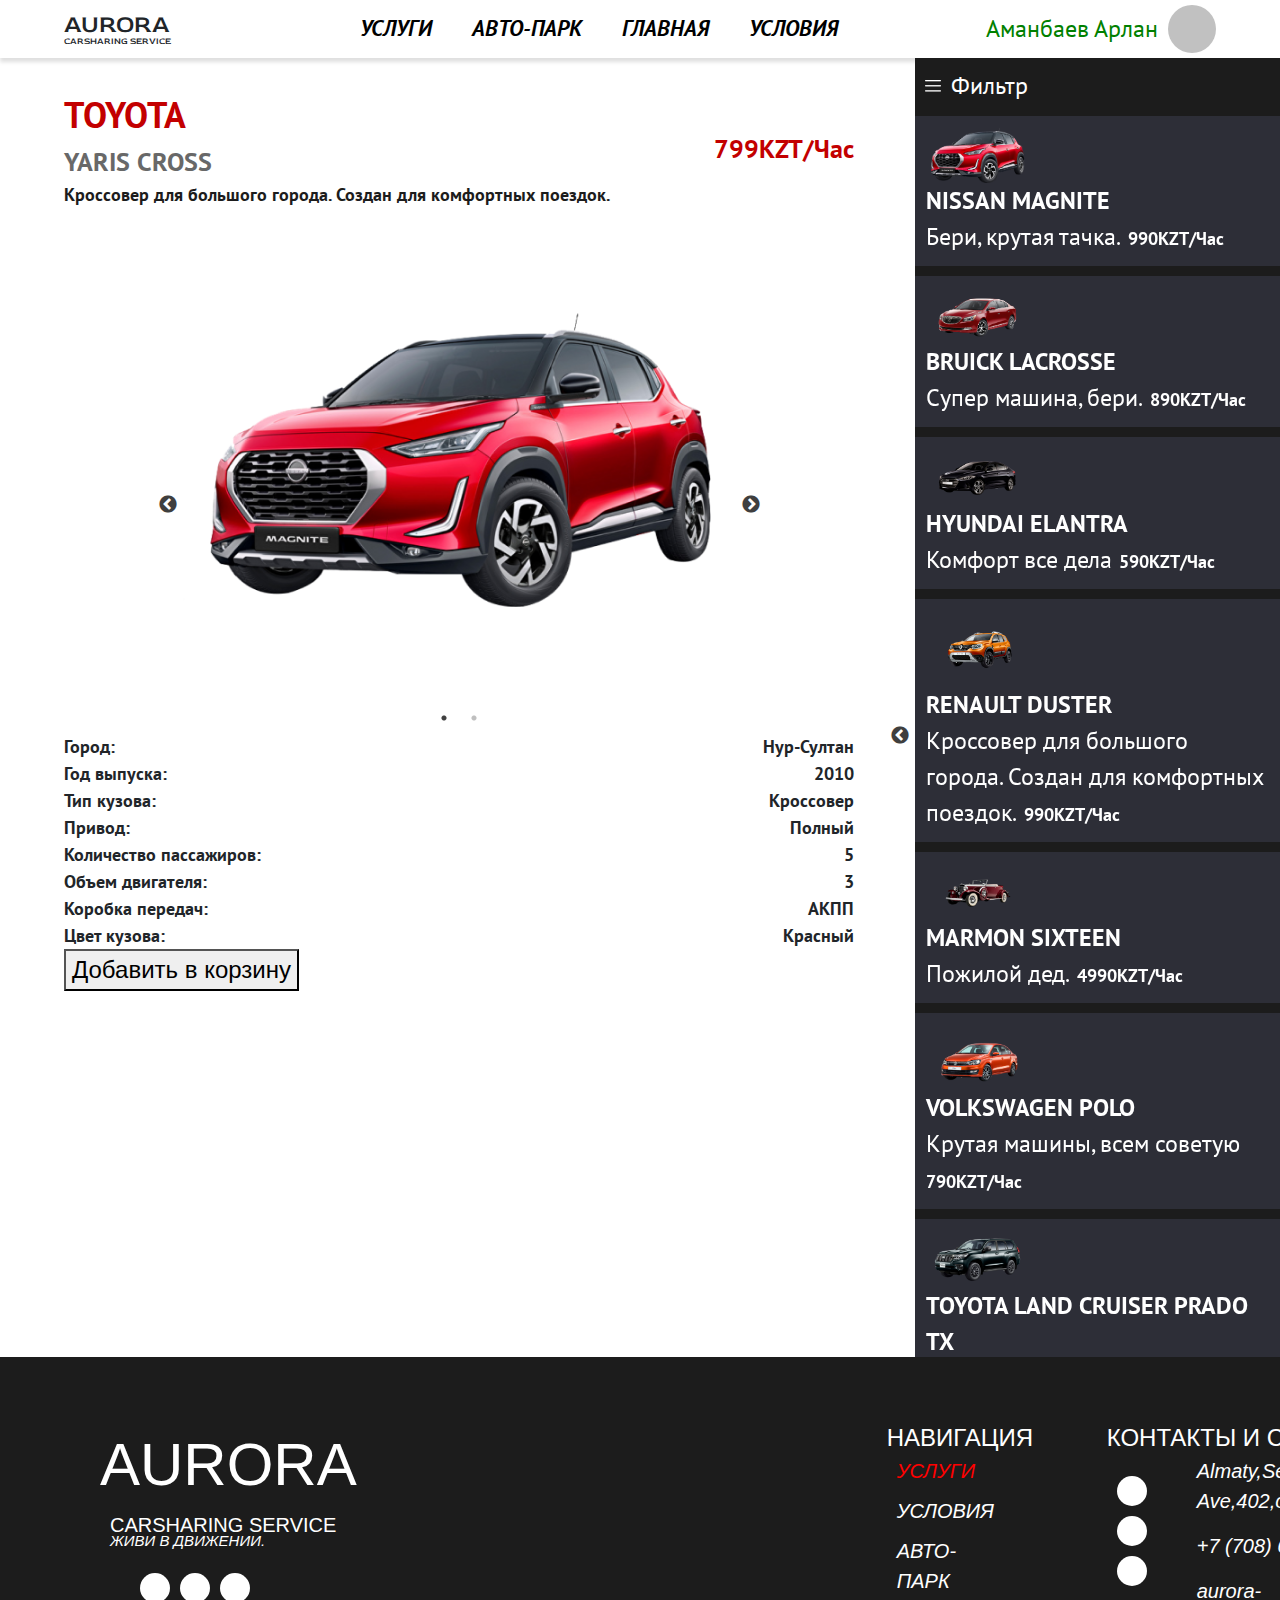
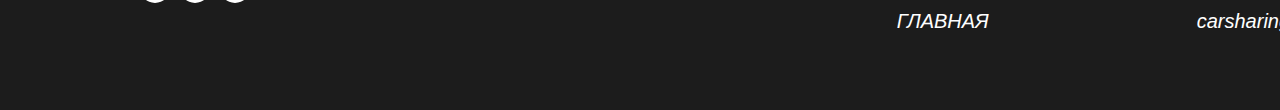
==== commit b24be4f1: "Add files via upload" ====
--- a/autopark.html
+++ b/autopark.html
@@ -1,203 +1,266 @@
-<!DOCTYPE html>
-<html lang="en">
-
-<head>
-    <meta charset="UTF-8">
-    <meta name="viewport" content="width=device-width, initial-scale=1.0">
-    <meta http-equiv="X-UA-Compatible" content="ie=edge">
-    <title>Авто-Парк - AURORA.kz</title>
-    <!-- bootstrap  -->
-    <link rel="stylesheet" href="https://stackpath.bootstrapcdn.com/bootstrap/4.5.2/css/bootstrap.min.css"
-        integrity="sha384-JcKb8q3iqJ61gNV9KGb8thSsNjpSL0n8PARn9HuZOnIxN0hoP+VmmDGMN5t9UJ0Z" crossorigin="anonymous">
-    <!-- bootstrap  -->
-    <!-- fonts  -->
-    <link rel="preconnect" href="https://fonts.gstatic.com">
-    <link href="https://fonts.googleapis.com/css2?family=Red+Rose:wght@300;400;500;600;700&display=swap"
-        rel="stylesheet">
-    <!-- fonts  -->
-    <!-- jquery  -->
-    <script src="https://code.jquery.com/jquery-3.6.0.min.js"
-        integrity="sha256-/xUj+3OJU5yExlq6GSYGSHk7tPXikynS7ogEvDej/m4=" crossorigin="anonymous"></script>
-    <!-- jquery  -->
-    <!-- styles  -->
-    <link rel="stylesheet" href="css/header-footer.css">
-    <link rel="stylesheet" href="css/autopark.css">
-    <!-- styles -->
-    <!-- slider slick  -->
-    <script src="./js/slick181/slick/slick.min.js"></script>
-    <link rel="stylesheet" type="text/css" href="./js/slick181/slick/slick.css" />
-    <link rel="stylesheet" type="text/css" href="./js/slick181/slick/slick-theme.css" />
-
-    <link rel="icon" type="image/png" href="./media/favicon.png" />
-</head>
-
-<body>
-    <header class="headerBody">
-        <div class="head-footContainer">
-            <div class="header">
-
-                <div class="headerLogo " onclick="location.href='index.html'">
-                    <span class="logoTitle">AURORA</span>
-                    <span class="logoTitle logoSpan">CARSHARING SERVICE</span>
-                </div>
-
-                <div class="headerMenu">
-                    <ul class="menuItems">
-                        <a class="menuItem">УСЛУГИ</a>
-                        <a class="menuItem" href='autopark.html'>АВТО-ПАРК</a>
-                        <a class="menuItem" href="index.html">ГЛАВНАЯ</a>
-                        <a class="menuItem">УСЛОВИЯ</a>
-                        <a href  = "carSharingform.html" class="menuItem">РЕГИСТРАЦИЯ</a>
-                    </ul>
-                </div>
-
-                <div class="headerUser">
-                    <span class="headerUserName">Аманбаев Арлан</span>
-                    <div class="userAvatar"></div>
-                </div>
-
-            </div>
-        </div>
-    </header>
-
-    <div id="contentBody">
-        <div class="carInfoBlock" id="carInfoBlock">
-            <div class="carInfoHeader">
-                <div class="carInfoModelBlock">
-                    <span class="carInfoBrand">TOYOTA</span>
-                    <span class="carInfoModel">YARIS CROSS</span>
-                    <span class="carInfoDesc">Кроссовер для большого города.
-                        Создан для комфортных поездок.</span>
-                </div>
-                <div class="carInfoPriceBlock">
-                    <span class="carInfoPrice">799KZT/Час</span>
-                </div>
-            </div>
-
-            <div class="carSlider">
-                <div class="single-item photosBlock">
-                    <img src="./media/cars/nissan_magnite.png" alt="" class="carPhotoBigSlider">
-                    <img src="./media/cars/nissan_magnite_back.png" alt="" class="carPhotoBigSlider">
-                </div>
-
-            </div>
-
-            <div class="carCriteriesBody">
-                <span class="carCriteries">
-                    Город: <br>
-                    Год выпуска: <br>
-                    Тип кузова: <br>
-                    Привод: <br>
-                    Количество пассажиров: <br>
-                    Объем двигателя: <br>
-                    Коробка передач: <br>
-                    Цвет кузова: <br>
-                </span>
-                <span class="carCriteries carCriteriesValue">
-                    Нур-Султан <br>
-                    2010 <br>
-                    Кроссовер <br>
-                    Полный <br>
-                    5 <br>
-                    3 <br>
-                    АКПП <br>
-                    Красный <br>
-                </span>
-            </div>
-        </div>
-        <div class="carSelectBlock">
-            <div class="carSelectHeader">
-                <div class="carSelectFilter">
-                    <span class="carSelectFiletrSpan" onclick="openFilterBlock()"><img src="./media/icons/menu.png"
-                            alt="" class="carSelectFilterIcon">Фильтр</span>
-                </div>
-
-                <div id="carFilterBlock">
-                    <select name="carCity" id="carCity" class="carFilterSelect">
-                        <option value="Нур-Султан">Нур-Султан</option>
-                        <option value="Алматы">Алматы</option>
-                    </select> <span class="carFilterSpan">Выберите город</span><br>
-                    <select name="carBody" id="carBody" class="carFilterSelect">
-                        <option value="Кроссовер">Кроссовер</option>
-                        <option value="Седан">Седан</option>
-                    </select> <span class="carFilterSpan">Кузов</span><br>
-                    <select name="carPrice" id="carPrice" class="carFilterSelect">
-                        <option value="1990">1990KZT/Час</option>
-                        <option value="990">990KZT/Час</option>
-                    </select> <span class="carFilterSpan">Ограничение цены до (Цена/Час)</span><br>
-                    <select name="passengersCount" id="passengersCount" class="carFilterSelect">
-                        <option value="2">2</option>
-                        <option value="4">4</option>
-                        <option value="5">5</option>
-                    </select> <span class="carFilterSpan">Количество пассажиров</span><br>
-                    <select name="carTransmission" id="carTransmission" class="carFilterSelect">
-                        <option value="АКПП">АКПП</option>
-                        <option value="МКПП">МКПП</option>
-                        <option value="РКПП">РКПП</option>
-                        <option value="Вариатор">Вариатор</option>
-                    </select> <span class="carFilterSpan">Коробка передач</span><br>
-                    <select name="carDriveUnit" id="carDriveUnit" class="carFilterSelect">
-                        <option value="Задний">Задний</option>
-                        <option value="Передний">Передний</option>
-                        <option value="Полный">Полный</option>
-                    </select> <span class="carFilterSpan">Привод</span><br>
-                    <input name="carYear" id="carYear" class="carFilterSelect" type="number"><span
-                        class="carFilterSpan">Год выпуска</span><br>
-                    <select name="carVolume" id="carVolume" class="carFilterSelect">
-                        <option value="1.6">1.6</option>
-                        <option value="3.5">3.5</option>
-                    </select> <span class="carFilterSpan">Объем двигателя</span><br>
-                    <select name="carColor" id="carColor" class="carFilterSelect">
-                        <option value="Белый">Белый</option>
-                        <option value="Черный">Черный</option>
-                    </select> <span class="carFilterSpan">Цвет кузова</span><br>
-                </div>
-            </div>
-
-            <div class="carsSlider responsive" style="color: white" id="carsSliderBlock">
-                <!-- <div class="carCard">
-                    <div class="carCardPhotoBody">
-                        <img src="./media/cars/toyota_yaris_cross.png" alt="" class="carCardPhoto">
-                    </div>
-                    <div class="carCardInfoBody">
-                        <div class="carCardInfoTitleBlock">
-                            <span class="carCardTitle">TOYOTA YARIS CROSS</span>
-                        </div>
-                        <div class="carCardInfoFooter">
-                            <span class="carCardDesc">Супер тачка, бери.</span>
-                            <span class="carCardPrice">899KZT/Час</span>
-                        </div>
-                    </div>
-                </div> -->
-            </div>
-
-        </div>
-    </div>
-
-
-
-    <script src="./js/autopark.js"></script>
-    <script>
-        $('.single-item').slick({
-            dots: true,
-            infinite: false,
-            speed: 300,
-            slidesToShow: 1,
-            arrows: true,
-            infinite: true,
-            autoplay: true,
-            autoplaySpeed: 2000,
-        });
-
-        $('.responsive').slick({
-            slidesToShow: 3,
-            slidesToScroll: 1,
-            autoplay: true,
-            autoplaySpeed: 2000,
-            vertical: true,
-        });
-    </script>
-    </script>
-</body>
-
+<!DOCTYPE html>
+<html lang="en">
+
+<head>
+    <meta charset="UTF-8">
+    <meta name="viewport" content="width=device-width, initial-scale=1.0">
+    <meta http-equiv="X-UA-Compatible" content="ie=edge">
+    <title>Авто-Парк - AURORA.kz</title>
+    <!-- bootstrap  -->
+    <link rel="stylesheet" href="https://stackpath.bootstrapcdn.com/bootstrap/4.5.2/css/bootstrap.min.css"
+        integrity="sha384-JcKb8q3iqJ61gNV9KGb8thSsNjpSL0n8PARn9HuZOnIxN0hoP+VmmDGMN5t9UJ0Z" crossorigin="anonymous">
+    <!-- bootstrap  -->
+    <!-- fonts  -->
+    <link rel="preconnect" href="https://fonts.gstatic.com">
+    <link href="https://fonts.googleapis.com/css2?family=Red+Rose:wght@300;400;500;600;700&display=swap"
+        rel="stylesheet">
+    <!-- fonts  -->
+    <!-- jquery  -->
+    <script src="https://code.jquery.com/jquery-3.6.0.min.js"
+        integrity="sha256-/xUj+3OJU5yExlq6GSYGSHk7tPXikynS7ogEvDej/m4=" crossorigin="anonymous"></script>
+    <!-- jquery  -->
+    <!-- styles  -->
+    <link rel="stylesheet" href="css/header-footer.css">
+    <link rel="stylesheet" href="css/autopark.css">
+    <link rel="stylesheet" href="carSharingfooter.css">
+    <!-- styles -->
+    <!-- slider slick  -->
+    <script src="./js/slick181/slick/slick.min.js"></script>
+    <link rel="stylesheet" type="text/css" href="./js/slick181/slick/slick.css" />
+    <link rel="stylesheet" type="text/css" href="./js/slick181/slick/slick-theme.css" />
+
+    <link rel="icon" type="image/png" href="./media/favicon.png" />
+</head>
+
+<body>
+    <header class="headerBody">
+        <div class="head-footContainer">
+            <div class="header">
+
+                <div class="headerLogo" onclick="location.href='index.html'">
+                    <span class="logoTitle">AURORA</span>
+                    <span class="logoTitle logoSpan">CARSHARING SERVICE</span>
+                </div>
+
+                <div class="headerMenu">
+                    <ul class="menuItems">
+                        <a href="carSharingService.html" class="menuItem">УСЛУГИ</a>
+                        <a class="menuItem" href='autopark.html'>АВТО-ПАРК</a>
+                        <a class="menuItem" href="index.html">ГЛАВНАЯ</a>
+                        <a href="carSharingCondition.html" class="menuItem">УСЛОВИЯ</a>
+                    </ul>
+                </div>
+
+                <div class="headerUser">
+                    <span class="headerUserName">Аманбаев Арлан</span>
+                    <div class="userAvatar"></div>
+                </div>
+
+            </div>
+        </div>
+    </header>
+
+    <div id="contentBody">
+        <div class="carInfoBlock" id="carInfoBlock">
+            <div class="carInfoHeader">
+                <div class="carInfoModelBlock">
+                    <span class="carInfoBrand">TOYOTA</span>
+                    <span class="carInfoModel">YARIS CROSS</span>
+                    <span class="carInfoDesc">Кроссовер для большого города.
+                        Создан для комфортных поездок.</span>
+                </div>
+                <div class="carInfoPriceBlock">
+                    <span class="carInfoPrice">799KZT/Час</span>
+                </div>
+            </div>
+
+            <div class="carSlider">
+                <div class="single-item photosBlock">
+                    <img src="./media/cars/nissan_magnite.png" alt="" class="carPhotoBigSlider">
+                    <img src="./media/cars/nissan_magnite_back.png" alt="" class="carPhotoBigSlider">
+                </div>
+
+            </div>
+
+            <div class="carCriteriesBody">
+                <span class="carCriteries">
+                    Город: <br>
+                    Год выпуска: <br>
+                    Тип кузова: <br>
+                    Привод: <br>
+                    Количество пассажиров: <br>
+                    Объем двигателя: <br>
+                    Коробка передач: <br>
+                    Цвет кузова: <br>
+                </span>
+                <span class="carCriteries carCriteriesValue">
+                    Нур-Султан <br>
+                    2010 <br>
+                    Кроссовер <br>
+                    Полный <br>
+                    5 <br>
+                    3 <br>
+                    АКПП <br>
+                    Красный <br>
+                </span>
+            </div>
+
+            <button class="addToCartButton">Добавить в корзину</button>
+        </div>
+        <div class="carSelectBlock">
+            <div class="carSelectHeader">
+                <div class="carSelectFilter">
+                    <span class="carSelectFiletrSpan" onclick="openFilterBlock()"><img src="./media/icons/menu.png"
+                            alt="" class="carSelectFilterIcon">Фильтр</span>
+                </div>
+
+                <div id="carFilterBlock">
+                    <select name="carCity" id="carCity" class="carFilterSelect">
+                        <option value="Нур-Султан">Нур-Султан</option>
+                        <option value="Алматы">Алматы</option>
+                    </select> <span class="carFilterSpan">Выберите город</span><br>
+                    <select name="carBody" id="carBody" class="carFilterSelect">
+                        <option value="Кроссовер">Кроссовер</option>
+                        <option value="Седан">Седан</option>
+                    </select> <span class="carFilterSpan">Кузов</span><br>
+                    <select name="carPrice" id="carPrice" class="carFilterSelect">
+                        <option value="1990">1990KZT/Час</option>
+                        <option value="990">990KZT/Час</option>
+                    </select> <span class="carFilterSpan">Ограничение цены до (Цена/Час)</span><br>
+                    <select name="passengersCount" id="passengersCount" class="carFilterSelect">
+                        <option value="2">2</option>
+                        <option value="4">4</option>
+                        <option value="5">5</option>
+                    </select> <span class="carFilterSpan">Количество пассажиров</span><br>
+                    <select name="carTransmission" id="carTransmission" class="carFilterSelect">
+                        <option value="АКПП">АКПП</option>
+                        <option value="МКПП">МКПП</option>
+                        <option value="РКПП">РКПП</option>
+                        <option value="Вариатор">Вариатор</option>
+                    </select> <span class="carFilterSpan">Коробка передач</span><br>
+                    <select name="carDriveUnit" id="carDriveUnit" class="carFilterSelect">
+                        <option value="Задний">Задний</option>
+                        <option value="Передний">Передний</option>
+                        <option value="Полный">Полный</option>
+                    </select> <span class="carFilterSpan">Привод</span><br>
+                    <input name="carYear" id="carYear" class="carFilterSelect" type="number"><span
+                        class="carFilterSpan">Год выпуска</span><br>
+                    <select name="carVolume" id="carVolume" class="carFilterSelect">
+                        <option value="1.6">1.6</option>
+                        <option value="3.5">3.5</option>
+                    </select> <span class="carFilterSpan">Объем двигателя</span><br>
+                    <select name="carColor" id="carColor" class="carFilterSelect">
+                        <option value="Белый">Белый</option>
+                        <option value="Черный">Черный</option>
+                    </select> <span class="carFilterSpan">Цвет кузова</span><br>
+                </div>
+            </div>
+
+            <div class="carsSlider responsive" style="color: white" id="carsSliderBlock">
+                <!-- <div class="carCard">
+                    <div class="carCardPhotoBody">
+                        <img src="./media/cars/toyota_yaris_cross.png" alt="" class="carCardPhoto">
+                    </div>
+                    <div class="carCardInfoBody">
+                        <div class="carCardInfoTitleBlock">
+                            <span class="carCardTitle">TOYOTA YARIS CROSS</span>
+                        </div>
+                        <div class="carCardInfoFooter">
+                            <span class="carCardDesc">Супер тачка, бери.</span>
+                            <span class="carCardPrice">899KZT/Час</span>
+                        </div>
+                    </div>
+                </div> -->
+            </div>
+
+        </div>
+    </div>
+    <div class="black">
+        <div class="first">
+            <div class="h1_h3">
+                <p class="big">AURORA</p>
+                <p class="medium">CARSHARING SERVICE</p>
+            </div>
+
+            <p class="small">ЖИВИ В ДВИЖЕНИИ.</p>
+            <div class="logo">
+                <div class="insta_white">
+                    <img class="insta" src="./media/img/instagram (1).png" alt="">
+                </div>
+                <div class="face_white">
+                    <img class="face" src="./media/img/facebook (1).png" alt="">
+                </div>
+                <div class="twit_white">
+                    <img class="twit" src="./media/img/twitter (1).png" alt="">
+                </div>
+
+            </div>
+        </div>
+        <div class="navigate">
+            <p class="navigation">НАВИГАЦИЯ</p>
+            <div class="ssylki">
+                <ul class="otmena_tochek">
+                    <li class="usluga"><a class="red" href="№">УСЛУГИ</a></li>
+                    <li class="uslovia"><a class="white" href="#">УСЛОВИЯ</a></li>
+                    <li class="avto_park"><a class="white" href="#">АВТО-ПАРК</a></li>
+                    <li class="glavnaya"><a class="white" href="#">ГЛАВНАЯ</a></li>
+                </ul>
+            </div>
+        </div>
+        <div class="contacts_connection">
+            <p class="contact">КОНТАКТЫ И СВЯЗЬ</p>
+            <div class="address">
+                <div class="logo_2">
+                    <div class="gis_white">
+                        <img class="gis" src="./media/img/address.png" alt="">
+                    </div>
+                    <div class="tele_white">
+                        <img class="telephone" src="./media/img/call.png" alt="">
+                    </div>
+                    <div class="post_white">
+                        <img class="post" src="./media/img/mail.png" alt="">
+                    </div>
+
+                </div>
+                <ul class="vse_dannye">
+                    <li class="mesto">Almaty,Seifullina Ave,402,office 322</li>
+                    <li class="phone">+7 (708) 615 7439</li>
+                    <li class="e_mail">aurora-carsharing@gmail.com</li>
+                </ul>
+            </div>
+        </div>
+        <iframe
+            src="https://yandex.ru/map-widget/v1/?um=constructor%3Aac625a8419bfc5564fcfa5083b0fc7af624daf5daecb3460c1b9795e56455622&amp;source=constructor"
+            width="350" height="200" frameborder="0"></iframe>
+    </div>
+
+
+    <script>
+        let userCart = [0]
+        let setCart = localStorage.setItem('userCart', JSON.stringify(userCart))
+    </script>
+    <script src="./js/autopark.js"></script>
+    <script>
+        $('.single-item').slick({
+            dots: true,
+            infinite: false,
+            speed: 300,
+            slidesToShow: 1,
+            arrows: true,
+            infinite: true,
+            autoplay: true,
+            autoplaySpeed: 2000,
+        });
+
+        $('.responsive').slick({
+            slidesToShow: 5,
+            slidesToScroll: 1,
+            autoplay: true,
+            autoplaySpeed: 2000,
+            vertical: true,
+        });
+    </script>
+    </script>
+</body>
+
 </html>--- a/carSharingfooter.css
+++ b/carSharingfooter.css
@@ -0,0 +1,213 @@
+body{
+    font-family: Arial, Helvetica, sans-serif;
+    font-size: 1.5em;
+}
+div.black{
+    display: flex;
+    width: 100%;
+    height: auto;
+    background-color:#1C1C1C;
+    padding-top:7vh;
+    padding-bottom:10vh;
+}
+.fisrt{
+    display: block;
+    width: 390px;
+    
+}
+.h1_h3{
+    display: block;
+    
+    height: 60px;
+}
+p.big{
+    display: flex;
+    font-size: 60px;
+    /* padding-top: 50px; */
+    padding-left: 100px;
+    color: white;
+    margin-bottom: 0%;
+}
+p.medium{
+  
+    padding-left: 110px;
+    color: white;
+    width:100%;
+    font-size: 20px;
+}
+p.small{
+    margin-top: 50px;
+    font-size: 15px;
+    
+    width:100%;
+    color: white;
+    margin-left: 110px;
+    font-style: italic;
+}
+.logo{
+    display: flex;
+    /* padding: 10px; */
+    margin-left: 140px;
+    margin-top: 20px;
+}
+.insta{
+    justify-content: center;
+    padding-top: 3px;
+    padding-left: 3px;
+}
+.face{
+    justify-content: center;
+    padding-top: 3px;
+    padding-left: 3px;
+}
+.twit{
+    justify-content: center;
+    padding-top: 3px;
+    padding-left: 3px;
+}
+.insta_white{
+    width: 30px;
+    height: 30px;
+    border-radius: 100%;
+    background-color: #fff;
+    margin-right: 10px;
+}
+.face_white{
+    width: 30px;
+    height: 30px;
+    border-radius: 100%;
+    background-color: #fff;
+    margin-right: 10px;
+}
+.twit_white{
+    width: 30px;
+    height: 30px;
+    border-radius: 100%;
+    background-color: #fff;
+}
+.navigate{
+    display: block;
+    margin-left: 500px;
+    
+    width: 150px;
+    height: 180px;
+    
+}
+.navigation{
+    margin-bottom: 0%;
+    margin-left: 30px;
+    color: white;
+}
+
+ul.otmena_tochek{
+    list-style-type: none;
+    font-size: 20px;
+    font-style: italic;
+}
+li{
+  color: #fff;
+}
+a{
+    text-decoration: none;
+}
+li.usluga{
+   margin-bottom:10px ;
+   color: red;
+}
+li.uslovia{
+    margin-bottom: 10px;
+}
+li.avto_park{
+    margin-bottom: 10px;
+}
+a.red{
+    color: red;
+}
+a.white{
+    color: white;
+}
+.contacts_connection{
+    display: block;
+    margin-left: 100px;
+   
+    width: 250px;
+    height: 180px;
+}
+.contact{
+    color: white;
+    margin-bottom: 0%;
+    /* margin-left: 30px; */
+}
+.address{
+    display: flex;
+   
+}
+ul.vse_dannye{
+    list-style-type: none;
+    font-size: 20px;
+    font-style: italic;
+    width: 260px;
+    height: 100px;
+
+    
+}
+.mesto{
+    margin-bottom: 15px;
+    margin-left: 0%;
+    
+}
+.phone{
+    margin-bottom: 15px;
+    
+}
+
+.logo_2{
+    display: flex;
+    margin-top: 20px;
+    flex-direction: column;
+    padding-left: 10px;
+}
+.gis_white{
+    width: 30px;
+    height: 30px;
+    border-radius: 100%;
+    background-color: #fff;
+    margin-right: 10px;
+    margin-bottom: 10px;
+}
+.gis{
+    justify-content: center;
+    padding-top: 3px;
+    padding-left: 3px;
+    
+}
+.tele_white{
+    width: 30px;
+    height: 30px;
+    border-radius: 100%;
+    background-color: #fff;
+    margin-right: 10px;
+    margin-bottom: 10px;
+}
+.telephone{
+    justify-content: center;
+    padding-top: 3px;
+    padding-left: 3px;
+}
+.post_white{
+    width: 30px;
+    height: 30px;
+    border-radius: 100%;
+    background-color: #fff;
+    margin-right: 10px;
+    
+}
+.post{
+    justify-content: center;
+    padding-top: 3px;
+    padding-left: 3px;
+}
+iframe{
+    
+    margin-left: 60px;
+}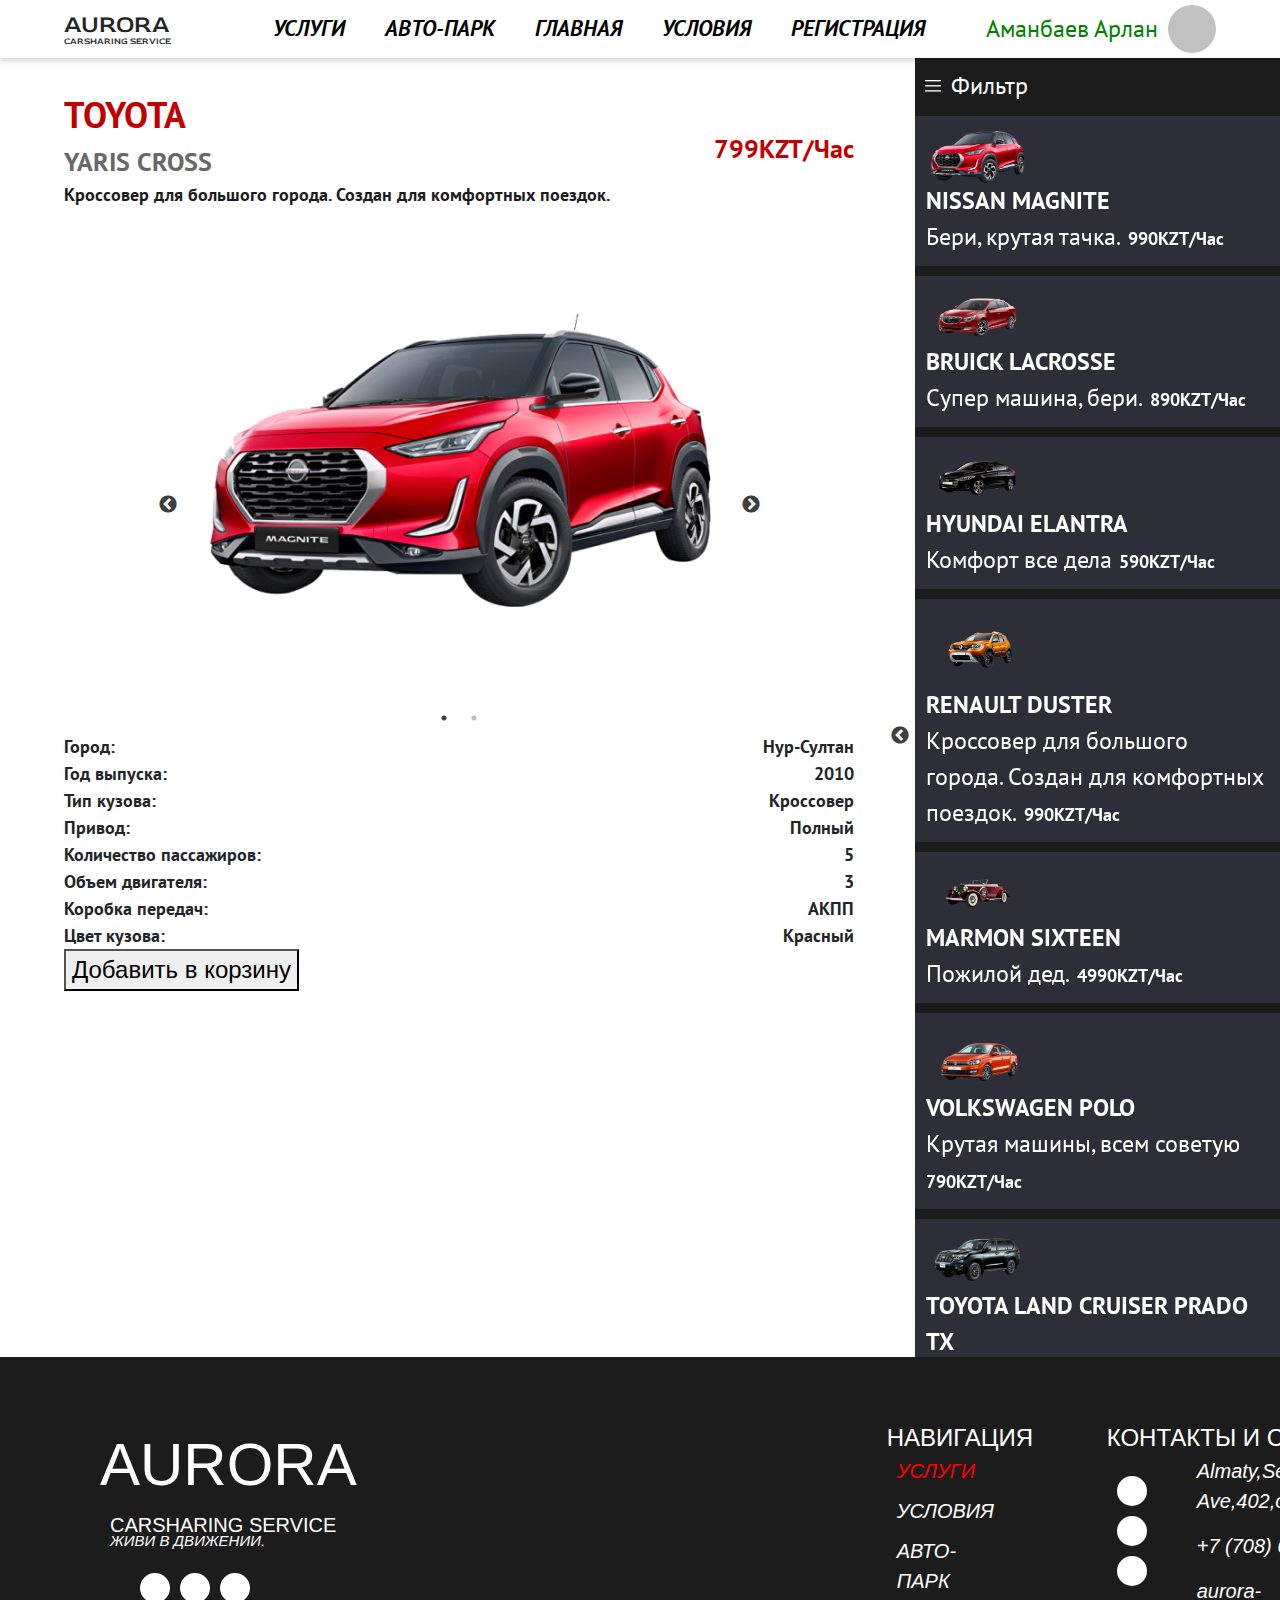
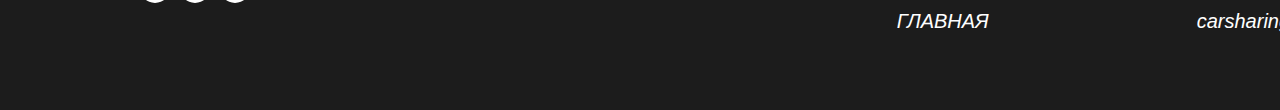
==== commit 325403ca: "Add files via upload" ====
--- a/autopark.html
+++ b/autopark.html
@@ -36,26 +36,23 @@
     <header class="headerBody">
         <div class="head-footContainer">
             <div class="header">
-
                 <div class="headerLogo" onclick="location.href='index.html'">
                     <span class="logoTitle">AURORA</span>
                     <span class="logoTitle logoSpan">CARSHARING SERVICE</span>
                 </div>
-
                 <div class="headerMenu">
                     <ul class="menuItems">
                         <a href="carSharingService.html" class="menuItem">УСЛУГИ</a>
                         <a class="menuItem" href='autopark.html'>АВТО-ПАРК</a>
                         <a class="menuItem" href="index.html">ГЛАВНАЯ</a>
                         <a href="carSharingCondition.html" class="menuItem">УСЛОВИЯ</a>
+                        <a href="carSharingform.html" class="menuItem">РЕГИСТРАЦИЯ</a>
                     </ul>
                 </div>
-
                 <div class="headerUser">
                     <span class="headerUserName">Аманбаев Арлан</span>
                     <div class="userAvatar"></div>
                 </div>
-
             </div>
         </div>
     </header>
